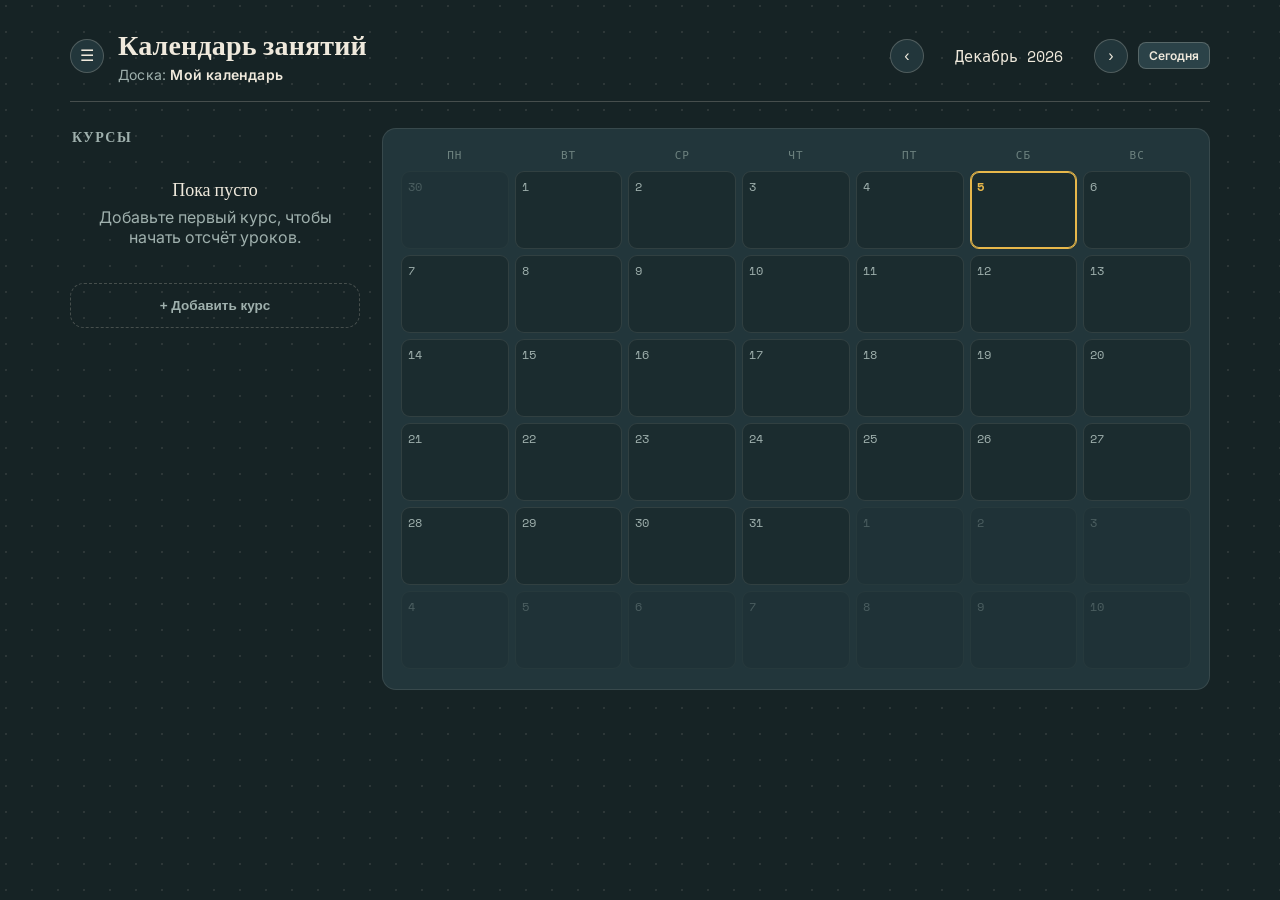
==== calendar-github.html @ 0fa5dd87 "Add files via upload" ====
<!DOCTYPE html>
<html lang="ru">
<head>
<meta charset="UTF-8">
<meta name="viewport" content="width=device-width, initial-scale=1.0">
<title>Календарь занятий</title>
<link rel="preconnect" href="https://fonts.googleapis.com">
<link href="https://fonts.googleapis.com/css2?family=Fraunces:opsz,wght@9..144,400;9..144,600;9..144,700&family=Inter:wght@400;500;600;700&family=Space+Mono:wght@400;700&display=swap" rel="stylesheet">
<style>
  :root{
    --bg: #162325;
    --bg-soft: #1b2c2f;
    --surface: #22363b;
    --surface-2: #2b4248;
    --ink: #efe9dc;
    --ink-dim: #9fb0ad;
    --ink-faint: #6d827f;
    --line: rgba(239,233,220,0.10);
    --line-strong: rgba(239,233,220,0.22);
    --amber:#e8b84b; --rose:#e08a92; --sky:#7ca8d9; --sage:#7fc29a;
    --lilac:#c793d9; --clay:#e0925c; --aqua:#6fc8c0; --olive:#b7c77a;
    --danger:#e08a92;
    --radius: 14px;
  }
  *{box-sizing:border-box;}
  html,body{margin:0;padding:0;}
  body{
    background: var(--bg);
    background-image: radial-gradient(circle at 6px 6px, var(--line) 1px, transparent 1px);
    background-size: 26px 26px;
    color: var(--ink);
    font-family: 'Inter', sans-serif;
    min-height:100vh;
    -webkit-font-smoothing:antialiased;
  }
  .mono{font-family:'Space Mono', monospace;}
  .display{font-family:'Fraunces', serif;}
  #app{max-width:1180px;margin:0 auto;padding:28px 20px 60px;}

  header.top{
    display:flex; align-items:center; justify-content:space-between;
    gap:16px; flex-wrap:wrap; margin-bottom:26px;
    border-bottom:1px solid var(--line-strong); padding-bottom:18px;
  }
  .top-left{display:flex; align-items:center; gap:14px;}
  header.top h1{font-family:'Fraunces', serif; font-weight:700; font-size:28px; margin:0; letter-spacing:0.2px;}
  header.top h1 span{color: var(--ink-dim); font-weight:400; font-size:14px; display:block; font-family:'Inter',sans-serif; margin-top:4px;}
  header.top h1 span b{color:var(--ink); font-weight:600;}
  .month-nav{display:flex; align-items:center; gap:10px;}
  .month-nav .label{font-family:'Space Mono',monospace; font-size:15px; min-width:150px; text-align:center;}
  .icon-btn{
    background:var(--surface); border:1px solid var(--line-strong); color:var(--ink);
    width:34px; height:34px; border-radius:50%; cursor:pointer; font-size:16px;
    display:flex; align-items:center; justify-content:center; transition:background .15s; flex:none;
  }
  .icon-btn:hover{background:var(--surface-2);}
  .icon-btn.tiny{width:24px; height:24px; font-size:11px;}
  .btn{
    background:var(--surface-2); border:1px solid var(--line-strong); color:var(--ink);
    padding:8px 14px; border-radius:8px; cursor:pointer; font-family:'Inter',sans-serif;
    font-size:13.5px; font-weight:600; transition:background .15s, transform .1s;
  }
  .btn:hover{background:#33494f;}
  .btn:active{transform:scale(0.97);}
  .btn.primary{background:var(--amber); color:#1c1204; border-color:var(--amber);}
  .btn.primary:hover{background:#f2c766;}
  .btn.danger{background:transparent; color:var(--danger); border-color:rgba(224,138,146,0.4);}
  .btn.danger:hover{background:rgba(224,138,146,0.12);}
  .btn.small{padding:5px 10px; font-size:12px;}
  .btn:disabled{opacity:0.4; cursor:not-allowed;}

  .layout{display:grid; grid-template-columns:290px 1fr; gap:22px; align-items:start;}
  @media (max-width:820px){ .layout{grid-template-columns:1fr;} }

  .sidebar h2{font-family:'Fraunces',serif; font-size:14px; text-transform:uppercase; letter-spacing:1.5px; color:var(--ink-dim); margin:0 0 12px 2px; font-weight:600;}
  .cards{display:flex; flex-direction:column; gap:14px; margin-bottom:16px;}
  .punch-card{position:relative; background:var(--surface); border:1px solid var(--line); border-radius:var(--radius); padding:16px 16px 14px; box-shadow:0 8px 20px -12px rgba(0,0,0,0.5);}
  .punch-card .notch{position:absolute; top:52px; width:16px; height:16px; border-radius:50%; background:var(--bg); box-shadow: 0 0 0 1px var(--line);}
  .punch-card .notch.left{left:-9px;}
  .punch-card .notch.right{right:-9px;}
  .punch-card .perf{position:absolute; left:8px; right:8px; top:59px; border-top:1.5px dashed var(--line-strong);}
  .pc-head{display:flex; align-items:center; justify-content:space-between; gap:8px; padding-bottom:16px;}
  .pc-name{display:flex; align-items:center; gap:8px; font-weight:600; font-size:14.5px; min-width:0;}
  .pc-name .dot{width:10px; height:10px; border-radius:50%; flex:none;}
  .pc-name .txt{overflow:hidden; text-overflow:ellipsis; white-space:nowrap;}
  .pc-days{font-size:11px; color:var(--ink-faint); margin-top:14px;}
  .pc-body{padding-top:16px;}
  .dots{display:flex; flex-wrap:wrap; gap:5px; margin-bottom:10px;}
  .dots i{width:11px; height:11px; border-radius:50%; display:inline-block; border:1.5px solid var(--dotcolor); background:transparent;}
  .dots i.filled{background:var(--dotcolor);}
  .pc-stats{font-family:'Space Mono',monospace; font-size:12.5px; color:var(--ink-dim); line-height:1.7;}
  .pc-stats b{color:var(--ink); font-weight:700;}
  .pc-stats .warn{color:var(--rose);}
  .pc-total-edit{display:inline-flex; align-items:center; gap:6px;}
  .pc-total-edit input{width:48px; background:var(--surface-2); border:1px solid var(--line-strong); color:var(--ink); border-radius:6px; padding:3px 6px; font-family:'Space Mono',monospace; font-size:12.5px;}

  .add-card{width:100%; padding:14px; border-radius:var(--radius); border:1.5px dashed var(--line-strong); background:transparent; color:var(--ink-dim); cursor:pointer; font-size:13.5px; font-weight:600; display:flex; align-items:center; justify-content:center; gap:8px;}
  .add-card:hover{border-color:var(--amber); color:var(--amber); background:rgba(232,184,75,0.06);}

  .cal-wrap{background:var(--surface); border:1px solid var(--line); border-radius:var(--radius); padding:18px 18px 20px;}
  .cal-dow{display:grid; grid-template-columns:repeat(7,1fr); gap:6px; margin-bottom:8px;}
  .cal-dow div{text-align:center; font-size:11px; color:var(--ink-faint); text-transform:uppercase; letter-spacing:1px; font-family:'Space Mono',monospace;}
  .cal-grid{display:grid; grid-template-columns:repeat(7,1fr); gap:6px;}
  .cal-cell{min-height:78px; background:var(--bg-soft); border:1px solid var(--line); border-radius:9px; padding:6px 6px 7px; cursor:pointer; transition:border-color .15s, background .15s; position:relative;}
  .cal-cell:hover{border-color:var(--line-strong);}
  .cal-cell.outside{opacity:0.32;}
  .cal-cell.today{border-color:var(--amber); box-shadow:0 0 0 1px var(--amber) inset;}
  .cal-cell .num{font-family:'Space Mono',monospace; font-size:12px; color:var(--ink-dim);}
  .cal-cell.today .num{color:var(--amber); font-weight:700;}
  .cal-markers{display:flex; flex-wrap:wrap; gap:3px; margin-top:6px;}
  .marker{width:8px; height:8px; border-radius:50%; background:var(--mc); flex:none;}
  .marker.outline{background:transparent; border:1.4px solid var(--mc);}
  .marker.cancelled{background:transparent; border:1.4px solid var(--ink-faint); position:relative;}
  .marker.cancelled::after{content:'';position:absolute; left:-2px; right:-2px; top:50%; height:1.4px; background:var(--ink-faint); transform:rotate(-45deg);}
  .marker.moved{box-shadow:0 0 0 1.5px var(--bg-soft), 0 0 0 3px var(--mc);}

  .empty{padding:40px 10px; text-align:center; color:var(--ink-dim);}
  .empty .display{font-size:18px; color:var(--ink); margin-bottom:6px;}

  .overlay{position:fixed; inset:0; background:rgba(10,16,17,0.72); backdrop-filter:blur(2px); display:flex; align-items:center; justify-content:center; padding:20px; z-index:50;}
  .modal{background:var(--surface); border:1px solid var(--line-strong); border-radius:16px; width:100%; max-width:420px; padding:22px; max-height:86vh; overflow-y:auto; position:relative;}
  .modal.narrow{max-width:380px;}
  .modal h3{font-family:'Fraunces',serif; font-size:19px; margin:0 0 4px;}
  .modal .sub{font-size:12.5px; color:var(--ink-dim); margin-bottom:16px; font-family:'Space Mono',monospace; line-height:1.6;}
  .field{margin-bottom:14px;}
  .field label{display:block; font-size:12px; color:var(--ink-dim); margin-bottom:6px; font-weight:600; letter-spacing:.3px;}
  .field input[type=text], .field input[type=number], .field input[type=date]{
    width:100%; background:var(--surface-2); border:1px solid var(--line-strong); color:var(--ink);
    border-radius:8px; padding:9px 10px; font-family:'Inter',sans-serif; font-size:14px;
  }
  .field textarea{
    width:100%; min-height:70px; background:var(--surface-2); border:1px solid var(--line-strong); color:var(--ink);
    border-radius:8px; padding:9px 10px; font-family:'Space Mono',monospace; font-size:11.5px; resize:vertical;
  }
  .field-row{display:flex; gap:6px;}
  .field-row input{flex:1;}
  .day-toggles{display:flex; gap:6px; flex-wrap:wrap;}
  .day-toggle{width:38px; height:34px; border-radius:8px; border:1px solid var(--line-strong); background:var(--surface-2); color:var(--ink-dim); cursor:pointer; font-family:'Space Mono',monospace; font-size:12px;}
  .day-toggle.active{background:var(--amber); border-color:var(--amber); color:#1c1204; font-weight:700;}
  .color-picker{display:flex; gap:8px; flex-wrap:wrap;}
  .swatch{width:26px; height:26px; border-radius:50%; cursor:pointer; border:2px solid transparent;}
  .swatch.active{border-color:var(--ink);}
  .modal-actions{display:flex; justify-content:flex-end; gap:8px; margin-top:18px;}
  .modal .close-x{position:absolute; top:16px; right:18px; background:none; border:none; color:var(--ink-dim); font-size:18px; cursor:pointer;}

  .day-item{border:1px solid var(--line); border-radius:10px; padding:11px 12px; margin-bottom:9px;}
  .day-item-head{display:flex; align-items:center; gap:8px; margin-bottom:6px;}
  .day-item-head .dot{width:10px; height:10px; border-radius:50%;}
  .day-item-head .nm{font-weight:600; font-size:14px; flex:1;}
  .status{font-size:11.5px; font-family:'Space Mono',monospace; color:var(--ink-dim);}
  .status.ok{color:var(--sage);}
  .status.warn{color:var(--rose);}
  .day-item .row-actions{display:flex; gap:6px; margin-top:8px;}
  .resched-form{display:flex; gap:6px; margin-top:8px; align-items:center;}
  .resched-form input{background:var(--surface-2); border:1px solid var(--line-strong); color:var(--ink); border-radius:6px; padding:5px 7px; font-family:'Space Mono',monospace; font-size:12px;}

  .drawer-hr{border:none; border-top:1px solid var(--line-strong); margin:18px 0;}
  .board-list{display:flex; flex-direction:column; gap:3px; margin-bottom:6px;}
  .board-row{display:flex; align-items:center; justify-content:space-between; gap:8px; padding:8px 10px; border-radius:8px;}
  .board-row.active{background:var(--surface-2);}
  .board-row .board-name{background:none; border:none; color:var(--ink); font-size:14px; font-weight:600; cursor:pointer; text-align:left; padding:0; flex:1; font-family:'Inter',sans-serif; overflow:hidden; text-overflow:ellipsis; white-space:nowrap;}
  .board-row.active .board-name{color:var(--amber);}

  .import-banner{
    background:var(--surface); border:1px solid var(--amber); border-radius:12px;
    padding:14px 16px; margin-bottom:20px; display:flex; align-items:center; justify-content:space-between; gap:14px; flex-wrap:wrap;
  }
  .import-banner .txt{font-size:13.5px;}
  .import-banner .txt b{color:var(--amber);}
  .import-actions{display:flex; gap:8px;}

  .toast{position:fixed; bottom:20px; left:50%; transform:translateX(-50%); background:var(--surface-2); border:1px solid var(--line-strong); color:var(--ink); padding:10px 18px; border-radius:10px; font-size:13px; z-index:80; box-shadow:0 10px 24px -10px rgba(0,0,0,0.6); max-width:90vw; text-align:center;}
  .storage-warn{font-size:12px; color:var(--rose); margin-bottom:14px; font-family:'Space Mono',monospace;}
  ::-webkit-scrollbar{width:8px;}
  ::-webkit-scrollbar-thumb{background:var(--surface-2); border-radius:8px;}
</style>
</head>
<body>
<div id="app"></div>

<script>
(function(){
  "use strict";

  var COLORS = {
    amber:'#e8b84b', rose:'#e08a92', sky:'#7ca8d9', sage:'#7fc29a',
    lilac:'#c793d9', clay:'#e0925c', aqua:'#6fc8c0', olive:'#b7c77a'
  };
  var COLOR_KEYS = Object.keys(COLORS);
  var DOW_LABELS = ['Пн','Вт','Ср','Чт','Пт','Сб','Вс'];
  var DOW_VALUES = [1,2,3,4,5,6,0];
  var STORAGE_KEY = 'lessoncal_boards_v1';

  var state = {
    boards: [],
    activeBoardId: null,
    viewDate: startOfMonth(todayD()),
    selectedDate: null,
    modal: null,
    menuOpen: false,
    storageOk: true,
    pendingImport: null,
    toast: null
  };

  // ---------- date helpers ----------
  function pad(n){ return String(n).padStart(2,'0'); }
  function fmt(d){ return d.getFullYear()+'-'+pad(d.getMonth()+1)+'-'+pad(d.getDate()); }
  function parseD(s){ var p=s.split('-').map(Number); return new Date(p[0], p[1]-1, p[2]); }
  function todayD(){ var n=new Date(); return new Date(n.getFullYear(), n.getMonth(), n.getDate()); }
  function addDays(d,n){ var r=new Date(d); r.setDate(r.getDate()+n); return r; }
  function startOfMonth(d){ return new Date(d.getFullYear(), d.getMonth(), 1); }
  function fmtHuman(ds){
    var d = parseD(ds);
    var months = ['января','февраля','марта','апреля','мая','июня','июля','августа','сентября','октября','ноября','декабря'];
    return d.getDate()+' '+months[d.getMonth()]+' '+d.getFullYear();
  }
  var MONTH_NAMES = ['Январь','Февраль','Март','Апрель','Май','Июнь','Июль','Август','Сентябрь','Октябрь','Ноябрь','Декабрь'];

  function uid(){ return 'id'+Date.now().toString(36)+Math.random().toString(36).slice(2,7); }
  function newBoard(name){ return {id: uid(), name: name, subjects: []}; }
  function activeBoard(){
    var b = state.boards.find(function(x){ return x.id===state.activeBoardId; });
    return b || state.boards[0];
  }

  // ---------- scheduling logic ----------
  function occurrencesInRange(subj, rangeStart, rangeEnd){
    var start = parseD(subj.startDate);
    var from = start > rangeStart ? start : rangeStart;
    var cancelled = new Set(subj.cancelled||[]);
    var reschedFrom = new Set(Object.keys(subj.rescheduled||{}));
    var set = new Set();
    if(from <= rangeEnd){
      var guard = 0;
      for(var d=new Date(from); d<=rangeEnd && guard<4000; d=addDays(d,1), guard++){
        var ds = fmt(d);
        if(subj.days.indexOf(d.getDay())!==-1 && !reschedFrom.has(ds) && !cancelled.has(ds)){
          set.add(ds);
        }
      }
    }
    Object.keys(subj.rescheduled||{}).forEach(function(fromKey){
      var to_ = subj.rescheduled[fromKey];
      var td = parseD(to_);
      if(td>=rangeStart && td<=rangeEnd && !cancelled.has(to_)) set.add(to_);
    });
    return Array.from(set).sort();
  }
  function usedCount(subj){
    var t = todayD();
    return occurrencesInRange(subj, parseD(subj.startDate), t).length;
  }
  function remaining(subj){ return subj.total - usedCount(subj); }
  function forecast(subj){
    var rem = remaining(subj);
    if(rem<=0) return {done:true};
    var t = todayD();
    var future = occurrencesInRange(subj, addDays(t,1), addDays(t, 365*3));
    if(future.length < rem) return {unknown:true, upcoming:future};
    return {date: future[rem-1], upcoming: future.slice(0,8)};
  }
  function dayInfo(subj, ds){
    var d = parseD(ds);
    var isPattern = subj.days.indexOf(d.getDay())!==-1 && ds >= subj.startDate;
    var cancelled = (subj.cancelled||[]).indexOf(ds)!==-1;
    var reschedMap = subj.rescheduled||{};
    var isReschedFrom = Object.prototype.hasOwnProperty.call(reschedMap, ds);
    var movedToKey = null;
    Object.keys(reschedMap).forEach(function(k){ if(reschedMap[k]===ds) movedToKey = k; });
    var past = ds <= fmt(todayD());
    if(movedToKey !== null && !cancelled){
      return {kind: past ? 'moved-done' : 'moved-upcoming', movedFrom: movedToKey};
    }
    if(isPattern && cancelled){ return {kind:'cancelled'}; }
    if(isPattern && isReschedFrom){ return {kind:'moved-away', movedTo: reschedMap[ds]}; }
    if(isPattern){ return {kind: past ? 'done' : 'upcoming'}; }
    return null;
  }

  // ---------- storage (real browser localStorage — persists on any real host, incl. GitHub Pages) ----------
  function loadData(){
    var raw = null;
    try{ raw = localStorage.getItem(STORAGE_KEY); }
    catch(e){ state.storageOk = false; }
    if(raw){
      try{
        var data = JSON.parse(raw);
        state.boards = data.boards || [];
        state.activeBoardId = data.activeBoardId;
      }catch(e){ state.boards = []; }
    }
    if(!state.boards || state.boards.length===0){
      var b = newBoard('Мой календарь');
      state.boards = [b]; state.activeBoardId = b.id;
    }
    if(!state.boards.find(function(b){ return b.id===state.activeBoardId; })){
      state.activeBoardId = state.boards[0].id;
    }
    checkHashImport();
    render();
  }
  function saveData(){
    try{
      localStorage.setItem(STORAGE_KEY, JSON.stringify({boards: state.boards, activeBoardId: state.activeBoardId}));
    }catch(e){ state.storageOk = false; }
    render();
  }

  // ---------- sharing: the "code" is the board's data itself, base64-encoded ----------
  // There's no server here, so a short lookup code isn't possible — the code/link
  // simply carries the data. Re-share after changes to hand out an updated code.
  function encodeBoard(board){
    try{ return btoa(encodeURIComponent(JSON.stringify({n: board.name, s: board.subjects}))); }
    catch(e){ return null; }
  }
  function decodeBoard(code){
    var json = decodeURIComponent(atob(code));
    var obj = JSON.parse(json);
    if(!obj || typeof obj.n!=='string' || !Array.isArray(obj.s)) throw new Error('bad payload');
    return {name: obj.n, subjects: obj.s};
  }
  function checkHashImport(){
    var h = window.location.hash;
    if(h && h.indexOf('#board=')===0){
      var raw = h.slice('#board='.length);
      try{
        var code = decodeURIComponent(raw);
        var decoded = decodeBoard(code);
        state.pendingImport = {code: code, name: decoded.name, subjects: decoded.subjects};
      }catch(e){ /* ignore malformed hash */ }
    }
  }
  function clearHash(){
    try{ history.replaceState(null, '', window.location.pathname + window.location.search); }
    catch(e){ window.location.hash=''; }
  }

  // ---------- board mutations ----------
  function createBoard(name){
    var b = newBoard(name && name.trim() ? name.trim() : 'Новая доска');
    state.boards.push(b);
    state.activeBoardId = b.id;
    state.menuOpen = false;
    saveData();
  }
  function switchBoard(id){
    state.activeBoardId = id;
    state.menuOpen = false;
    saveData();
  }
  function deleteBoard(id){
    if(state.boards.length<=1){ showToast('Нельзя удалить последнюю доску'); return; }
    state.boards = state.boards.filter(function(b){ return b.id!==id; });
    if(state.activeBoardId===id){ state.activeBoardId = state.boards[0].id; }
    saveData();
  }
  function acceptImport(){
    if(!state.pendingImport) return;
    var b = newBoard(state.pendingImport.name);
    b.subjects = state.pendingImport.subjects;
    state.boards.push(b);
    state.activeBoardId = b.id;
    state.pendingImport = null;
    clearHash();
    showToast('Доска добавлена');
    saveData();
  }
  function dismissImport(){
    state.pendingImport = null;
    clearHash();
    render();
  }

  // ---------- subject mutations (operate on the active board) ----------
  function addSubject(data){
    var b = activeBoard();
    b.subjects.push({
      id: uid(), name: data.name, color: data.color, days: data.days,
      startDate: data.startDate, total: data.total,
      cancelled: [], rescheduled: {}
    });
    saveData();
  }
  function deleteSubject(id){
    var b = activeBoard();
    b.subjects = b.subjects.filter(function(s){ return s.id!==id; });
    saveData();
  }
  function updateTotal(id, total){
    var b = activeBoard();
    var s = b.subjects.find(function(x){ return x.id===id; });
    if(s){ s.total = Math.max(0, total); saveData(); }
  }
  function cancelOccurrence(subjId, ds){
    var b = activeBoard();
    var s = b.subjects.find(function(x){ return x.id===subjId; });
    if(!s) return;
    var info = dayInfo(s, ds);
    if(!info) return;
    if(info.kind==='moved-done' || info.kind==='moved-upcoming'){
      var origin = info.movedFrom;
      delete s.rescheduled[origin];
      s.cancelled = (s.cancelled||[]).concat([origin]);
    } else {
      s.cancelled = (s.cancelled||[]).concat([ds]);
    }
    saveData();
  }
  function restoreOccurrence(subjId, ds){
    var b = activeBoard();
    var s = b.subjects.find(function(x){ return x.id===subjId; });
    if(!s) return;
    s.cancelled = (s.cancelled||[]).filter(function(x){ return x!==ds; });
    saveData();
  }
  function rescheduleOccurrence(subjId, fromDs, toDs){
    var b = activeBoard();
    var s = b.subjects.find(function(x){ return x.id===subjId; });
    if(!s || !toDs) return;
    s.rescheduled = s.rescheduled || {};
    s.rescheduled[fromDs] = toDs;
    saveData();
  }

  // ---------- render ----------
  var app = document.getElementById('app');

  function render(){
    var html = '';
    html += renderHeader();
    if(state.pendingImport) html += renderImportBanner();
    html += '<div class="layout">';
    html += renderSidebar();
    html += renderCalendar();
    html += '</div>';
    if(state.modal==='add') html += renderAddModal();
    if(state.modal==='day') html += renderDayModal();
    if(state.menuOpen) html += renderMenuDrawer();
    if(state.toast) html += '<div class="toast">'+escapeHtml(state.toast)+'</div>';
    app.innerHTML = html;
    attachHandlers();
    if(state.toast){ setTimeout(function(){ state.toast=null; render(); }, 2400); }
  }

  function escapeHtml(s){
    return String(s).replace(/[&<>"']/g, function(c){
      return {'&':'&amp;','<':'&lt;','>':'&gt;','"':'&quot;',"'":'&#39;'}[c];
    });
  }

  function renderImportBanner(){
    return ''+
    '<div class="import-banner">'+
      '<div class="txt">Ссылка содержит доску «<b>'+escapeHtml(state.pendingImport.name)+'</b>». Добавить её к своим?</div>'+
      '<div class="import-actions">'+
        '<button class="btn primary small" data-act="accept-import">Добавить</button>'+
        '<button class="btn small" data-act="dismiss-import">Скрыть</button>'+
      '</div>'+
    '</div>';
  }

  function renderHeader(){
    var vd = state.viewDate;
    var ab = activeBoard();
    var storageWarn = state.storageOk ? '' :
      '<div class="storage-warn">Локальное хранилище браузера недоступно (например, приватный режим) — изменения не сохранятся.</div>';
    return ''+
      '<header class="top">'+
        '<div class="top-left">'+
          '<button class="icon-btn" data-act="open-menu" title="Доски">☰</button>'+
          '<div><h1 class="display">Календарь занятий<span>Доска: <b>'+escapeHtml(ab.name)+'</b></span></h1></div>'+
        '</div>'+
        '<div class="month-nav">'+
          '<button class="icon-btn" data-act="prev-month">‹</button>'+
          '<div class="label mono">'+MONTH_NAMES[vd.getMonth()]+' '+vd.getFullYear()+'</div>'+
          '<button class="icon-btn" data-act="next-month">›</button>'+
          '<button class="btn small" data-act="today">Сегодня</button>'+
        '</div>'+
      '</header>'+
      storageWarn;
  }

  function renderSidebar(){
    var ab = activeBoard();
    var html = '<div class="sidebar"><h2>Курсы</h2><div class="cards">';
    if(ab.subjects.length===0){
      html += '<div class="empty" style="padding:20px 6px;"><div class="display">Пока пусто</div>Добавьте первый курс, чтобы начать отсчёт уроков.</div>';
    }
    ab.subjects.forEach(function(s){
      var used = usedCount(s);
      var rem = remaining(s);
      var fc = forecast(s);
      var color = COLORS[s.color] || COLORS.amber;
      var maxDots = 60;
      var dotsHtml = '';
      var dotCount = Math.min(s.total, maxDots);
      for(var i=0;i<dotCount;i++){
        dotsHtml += '<i class="'+(i<used?'filled':'')+'" style="--dotcolor:'+color+'"></i>';
      }
      var overflowNote = s.total>maxDots ? ' <span class="mono" style="font-size:10px;">+'+(s.total-maxDots)+'</span>' : '';
      var daysStr = s.days.slice().sort(function(a,b){ return DOW_VALUES.indexOf(a)-DOW_VALUES.indexOf(b); })
        .map(function(v){ return DOW_LABELS[DOW_VALUES.indexOf(v)]; }).join(', ');
      var statLine;
      if(rem<0){
        statLine = '<span class="warn">Превышение на '+Math.abs(rem)+' — увеличьте количество уроков</span>';
      } else if(rem===0){
        statLine = '<span class="warn">Уроки закончились</span>';
      } else if(fc.date){
        statLine = 'Хватит до <b>'+fmtHuman(fc.date)+'</b>';
      } else if(fc.unknown){
        statLine = '<span style="color:var(--ink-faint)">хватит более чем на 3 года вперёд</span>';
      } else {
        statLine = '';
      }
      html += ''+
        '<div class="punch-card" data-subj="'+s.id+'">'+
          '<div class="notch left"></div><div class="notch right"></div><div class="perf"></div>'+
          '<div class="pc-head">'+
            '<div class="pc-name"><span class="dot" style="background:'+color+'"></span><span class="txt">'+escapeHtml(s.name)+'</span></div>'+
            '<button class="icon-btn" data-act="delete-subject" data-id="'+s.id+'" title="Удалить" style="width:26px;height:26px;font-size:13px;">✕</button>'+
          '</div>'+
          '<div class="pc-days mono">'+daysStr+' · с '+fmtHuman(s.startDate)+'</div>'+
          '<div class="pc-body">'+
            '<div class="dots">'+dotsHtml+overflowNote+'</div>'+
            '<div class="pc-stats">'+
              'Осталось <b>'+rem+'</b> из '+
              '<span class="pc-total-edit"><input type="number" min="0" class="mono" data-act="edit-total" data-id="'+s.id+'" value="'+s.total+'"></span>'+
              '<br>'+statLine+
            '</div>'+
          '</div>'+
        '</div>';
    });
    html += '</div>';
    html += '<button class="add-card" data-act="open-add">+ Добавить курс</button>';
    html += '</div>';
    return html;
  }

  function renderCalendar(){
    var vd = state.viewDate;
    var ab = activeBoard();
    var y = vd.getFullYear(), m = vd.getMonth();
    var firstOfMonth = new Date(y,m,1);
    var jsDow = firstOfMonth.getDay();
    var mondayOffset = (jsDow===0) ? 6 : jsDow-1;
    var gridStart = addDays(firstOfMonth, -mondayOffset);
    var todayStr = fmt(todayD());

    var dowRow = '<div class="cal-dow">'+DOW_LABELS.map(function(l){ return '<div>'+l+'</div>'; }).join('')+'</div>';
    var cells = '';
    for(var i=0;i<42;i++){
      var d = addDays(gridStart, i);
      var ds = fmt(d);
      var outside = d.getMonth()!==m;
      var isToday = ds===todayStr;
      var markers = '';
      ab.subjects.forEach(function(s){
        var info = dayInfo(s, ds);
        if(!info) return;
        var color = COLORS[s.color] || COLORS.amber;
        var cls = 'marker';
        if(info.kind==='cancelled'){ cls += ' cancelled'; }
        else if(info.kind==='upcoming'){ cls += ' outline'; }
        else if(info.kind==='moved-upcoming'){ cls += ' outline moved'; }
        else if(info.kind==='moved-done'){ cls += ' moved'; }
        markers += '<span class="'+cls+'" style="--mc:'+color+'"></span>';
      });
      cells += ''+
        '<div class="cal-cell'+(outside?' outside':'')+(isToday?' today':'')+'" data-act="open-day" data-date="'+ds+'">'+
          '<div class="num">'+d.getDate()+'</div>'+
          '<div class="cal-markers">'+markers+'</div>'+
        '</div>';
    }
    return '<div class="cal-wrap">'+dowRow+'<div class="cal-grid">'+cells+'</div></div>';
  }

  function renderAddModal(){
    return ''+
    '<div class="overlay">'+
      '<div class="modal" data-stop="1">'+
        '<button class="close-x" data-act="close-modal">✕</button>'+
        '<h3 class="display">Новый курс</h3>'+
        '<div class="sub">Добавьте занятие и укажите, по каким дням оно проходит</div>'+
        '<form id="add-form">'+
          '<div class="field"><label>Название</label><input type="text" name="name" placeholder="Например, английский" required></div>'+
          '<div class="field"><label>Цвет</label><div class="color-picker">'+
            COLOR_KEYS.map(function(k,idx){
              return '<div class="swatch'+(idx===0?' active':'')+'" data-color="'+k+'" style="background:'+COLORS[k]+'"></div>';
            }).join('')+
          '</div><input type="hidden" name="color" value="'+COLOR_KEYS[0]+'"></div>'+
          '<div class="field"><label>Дни недели</label><div class="day-toggles">'+
            DOW_VALUES.map(function(v,idx){
              return '<button type="button" class="day-toggle" data-day="'+v+'">'+DOW_LABELS[idx]+'</button>';
            }).join('')+
          '</div></div>'+
          '<div class="field"><label>Дата начала</label><input type="date" name="startDate" value="'+fmt(todayD())+'" required></div>'+
          '<div class="field"><label>Количество уроков</label><input type="number" name="total" min="1" value="8" required></div>'+
          '<div class="modal-actions">'+
            '<button type="button" class="btn" data-act="close-modal">Отмена</button>'+
            '<button type="submit" class="btn primary">Создать курс</button>'+
          '</div>'+
        '</form>'+
      '</div>'+
    '</div>';
  }

  function renderDayModal(){
    var ds = state.selectedDate;
    var ab = activeBoard();
    var items = '';
    var any = false;
    ab.subjects.forEach(function(s){
      var info = dayInfo(s, ds);
      if(!info) return;
      any = true;
      var color = COLORS[s.color] || COLORS.amber;
      var head = '<div class="day-item-head"><span class="dot" style="background:'+color+'"></span><span class="nm">'+escapeHtml(s.name)+'</span></div>';
      var body = '';
      if(info.kind==='cancelled'){
        body = '<div class="status warn">Занятие отменено</div>'+
          '<div class="row-actions"><button class="btn small" data-act="restore" data-subj="'+s.id+'" data-date="'+ds+'">Восстановить</button></div>';
      } else if(info.kind==='moved-away'){
        body = '<div class="status">Перенесено на '+fmtHuman(info.movedTo)+'</div>';
      } else if(info.kind==='moved-done' || info.kind==='moved-upcoming'){
        body = '<div class="status ok">Перенесено сюда с '+fmtHuman(info.movedFrom)+'</div>'+
          '<div class="row-actions"><button class="btn small danger" data-act="cancel" data-subj="'+s.id+'" data-date="'+ds+'">Отменить</button></div>';
      } else {
        var label = info.kind==='done' ? 'Прошло / засчитано' : 'Запланировано';
        var cls = info.kind==='done' ? 'ok' : '';
        body = '<div class="status '+cls+'">'+label+'</div>'+
          '<div class="row-actions">'+
            '<button class="btn small danger" data-act="cancel" data-subj="'+s.id+'" data-date="'+ds+'">Отменить</button>'+
            '<button class="btn small" data-act="show-resched" data-subj="'+s.id+'" data-date="'+ds+'">Перенести</button>'+
          '</div>'+
          '<div class="resched-box" data-subj-box="'+s.id+'" data-date-box="'+ds+'" style="display:none;">'+
            '<div class="resched-form">'+
              '<input type="date" class="mono" value="'+ds+'">'+
              '<button class="btn small primary" data-act="confirm-resched" data-subj="'+s.id+'" data-date="'+ds+'">ОК</button>'+
            '</div>'+
          '</div>';
      }
      items += '<div class="day-item">'+head+body+'</div>';
    });
    if(!any){
      items = '<div class="empty" style="padding:20px 6px;">На этот день ничего не запланировано.</div>';
    }
    return ''+
    '<div class="overlay">'+
      '<div class="modal" data-stop="1">'+
        '<button class="close-x" data-act="close-modal">✕</button>'+
        '<h3 class="display">'+fmtHuman(ds)+'</h3>'+
        '<div class="sub">Занятия и действия на этот день</div>'+
        items+
      '</div>'+
    '</div>';
  }

  function renderMenuDrawer(){
    var boardsHtml = state.boards.map(function(b){
      var active = b.id===state.activeBoardId;
      return '<div class="board-row'+(active?' active':'')+'">'+
        '<button class="board-name" data-act="switch-board" data-id="'+b.id+'">'+escapeHtml(b.name)+'</button>'+
        (state.boards.length>1 ? '<button class="icon-btn tiny" data-act="delete-board" data-id="'+b.id+'" title="Удалить доску">✕</button>' : '')+
      '</div>';
    }).join('');

    var ab = activeBoard();
    var code = encodeBoard(ab) || '';
    var link = '';
    try{ link = window.location.origin + window.location.pathname + '#board=' + encodeURIComponent(code); }
    catch(e){ link = ''; }

    return ''+
    '<div class="overlay">'+
      '<div class="modal narrow" data-stop="1">'+
        '<button class="close-x" data-act="close-menu">✕</button>'+
        '<h3 class="display">Доски</h3>'+
        '<div class="sub">Переключайтесь между календарями или создайте новый</div>'+
        '<div class="board-list">'+boardsHtml+'</div>'+
        '<div class="field" style="margin-top:14px;">'+
          '<label>Новая доска</label>'+
          '<div class="field-row"><input type="text" id="new-board-name" placeholder="Название доски"><button class="btn primary" data-act="create-board">+</button></div>'+
        '</div>'+
        '<div class="drawer-hr"></div>'+
        '<div class="field">'+
          '<label>Поделиться этой доской</label>'+
          '<textarea class="mono" readonly onclick="this.select()">'+code+'</textarea>'+
          '<div class="field-row" style="margin-top:6px;">'+
            '<button class="btn small" data-act="copy-code" data-code="'+escapeHtml(code)+'">Копировать код</button>'+
            '<button class="btn small" data-act="copy-link" data-link="'+escapeHtml(link)+'">Копировать ссылку</button>'+
          '</div>'+
          '<div class="sub" style="margin:8px 0 0;">Это не живая ссылка, а снимок текущих данных доски. Передайте код или ссылку — открывший её человек сможет добавить себе копию. После изменений откройте это меню снова, чтобы получить обновлённый код.</div>'+
        '</div>'+
        '<div class="drawer-hr"></div>'+
        '<div class="field">'+
          '<label>Вставить код</label>'+
          '<textarea id="import-code" class="mono" placeholder="Вставьте код сюда"></textarea>'+
          '<button class="btn block" style="margin-top:6px;" data-act="import-board">Загрузить</button>'+
        '</div>'+
      '</div>'+
    '</div>';
  }

  // ---------- event handling ----------
  function attachHandlers(){
    app.querySelectorAll('[data-act]').forEach(function(el){
      el.addEventListener('click', function(ev){ handleAction(el, ev); });
    });
    app.querySelectorAll('[data-stop]').forEach(function(el){
      el.addEventListener('click', function(ev){ ev.stopPropagation(); });
    });
    app.querySelectorAll('.overlay').forEach(function(overlay){
      overlay.addEventListener('click', function(ev){
        if(ev.target===overlay){ state.modal=null; state.menuOpen=false; render(); }
      });
    });
    var addForm = document.getElementById('add-form');
    if(addForm){
      var selectedDays = [];
      var colorInput = addForm.querySelector('input[name=color]');
      addForm.querySelectorAll('.swatch').forEach(function(sw){
        sw.addEventListener('click', function(){
          addForm.querySelectorAll('.swatch').forEach(function(x){ x.classList.remove('active'); });
          sw.classList.add('active');
          colorInput.value = sw.dataset.color;
        });
      });
      addForm.querySelectorAll('.day-toggle').forEach(function(btn){
        btn.addEventListener('click', function(){
          var v = Number(btn.dataset.day);
          var idx = selectedDays.indexOf(v);
          if(idx===-1){ selectedDays.push(v); btn.classList.add('active'); }
          else { selectedDays.splice(idx,1); btn.classList.remove('active'); }
        });
      });
      addForm.addEventListener('submit', function(ev){
        ev.preventDefault();
        if(selectedDays.length===0){ showToast('Выберите хотя бы один день недели'); return; }
        var fd = new FormData(addForm);
        addSubject({
          name: (fd.get('name')||'').toString().trim() || 'Без названия',
          color: fd.get('color'),
          days: selectedDays.slice(),
          startDate: fd.get('startDate'),
          total: Math.max(1, parseInt(fd.get('total'),10) || 1)
        });
        state.modal = null;
      });
    }
  }

  function showToast(msg){ state.toast = msg; render(); }

  function copyText(text, okMsg){
    if(!text){ showToast('Нечего копировать'); return; }
    if(navigator.clipboard && navigator.clipboard.writeText){
      navigator.clipboard.writeText(text).then(function(){ showToast(okMsg); })
        .catch(function(){ showToast('Не удалось скопировать автоматически'); });
    } else {
      showToast('Скопируйте текст вручную из поля');
    }
  }

  function handleAction(el, ev){
    var act = el.dataset.act;
    switch(act){
      case 'prev-month':
        state.viewDate = new Date(state.viewDate.getFullYear(), state.viewDate.getMonth()-1, 1);
        render(); break;
      case 'next-month':
        state.viewDate = new Date(state.viewDate.getFullYear(), state.viewDate.getMonth()+1, 1);
        render(); break;
      case 'today':
        state.viewDate = startOfMonth(todayD());
        render(); break;
      case 'open-add':
        state.modal = 'add'; state.menuOpen = false; render(); break;
      case 'close-modal':
        state.modal = null; render(); break;
      case 'open-menu':
        state.menuOpen = true; state.modal = null; render(); break;
      case 'close-menu':
        state.menuOpen = false; render(); break;
      case 'open-day':
        state.selectedDate = el.dataset.date; state.modal = 'day'; state.menuOpen = false; render(); break;
      case 'delete-subject':
        ev.stopPropagation();
        deleteSubject(el.dataset.id);
        break;
      case 'cancel':
        cancelOccurrence(el.dataset.subj, el.dataset.date);
        break;
      case 'restore':
        restoreOccurrence(el.dataset.subj, el.dataset.date);
        break;
      case 'show-resched':
        var box = app.querySelector('.resched-box[data-subj-box="'+el.dataset.subj+'"][data-date-box="'+el.dataset.date+'"]');
        if(box) box.style.display = 'block';
        break;
      case 'confirm-resched':
        var box2 = el.closest('.resched-box');
        var inp = box2.querySelector('input[type=date]');
        if(inp && inp.value){
          rescheduleOccurrence(el.dataset.subj, el.dataset.date, inp.value);
        }
        break;
      case 'switch-board':
        switchBoard(el.dataset.id);
        break;
      case 'delete-board':
        ev.stopPropagation();
        deleteBoard(el.dataset.id);
        break;
      case 'create-board':
        var nameInput = document.getElementById('new-board-name');
        createBoard(nameInput ? nameInput.value : '');
        break;
      case 'copy-code':
        copyText(el.dataset.code, 'Код скопирован');
        break;
      case 'copy-link':
        copyText(el.dataset.link, 'Ссылка скопирована');
        break;
      case 'import-board':
        var codeInput = document.getElementById('import-code');
        var raw = codeInput ? codeInput.value.trim() : '';
        if(!raw){ showToast('Вставьте код'); break; }
        try{
          var decoded = decodeBoard(raw);
          var nb = newBoard(decoded.name);
          nb.subjects = decoded.subjects;
          state.boards.push(nb);
          state.activeBoardId = nb.id;
          state.menuOpen = false;
          showToast('Доска добавлена');
          saveData();
        }catch(e){
          showToast('Не удалось прочитать код');
        }
        break;
      case 'accept-import':
        acceptImport();
        break;
      case 'dismiss-import':
        dismissImport();
        break;
    }
  }

  app.addEventListener('change', function(ev){
    var t = ev.target;
    if(t && t.dataset && t.dataset.act==='edit-total'){
      var v = Math.max(0, parseInt(t.value,10) || 0);
      updateTotal(t.dataset.id, v);
    }
  });

  loadData();
})();
</script>
</body>
</html>
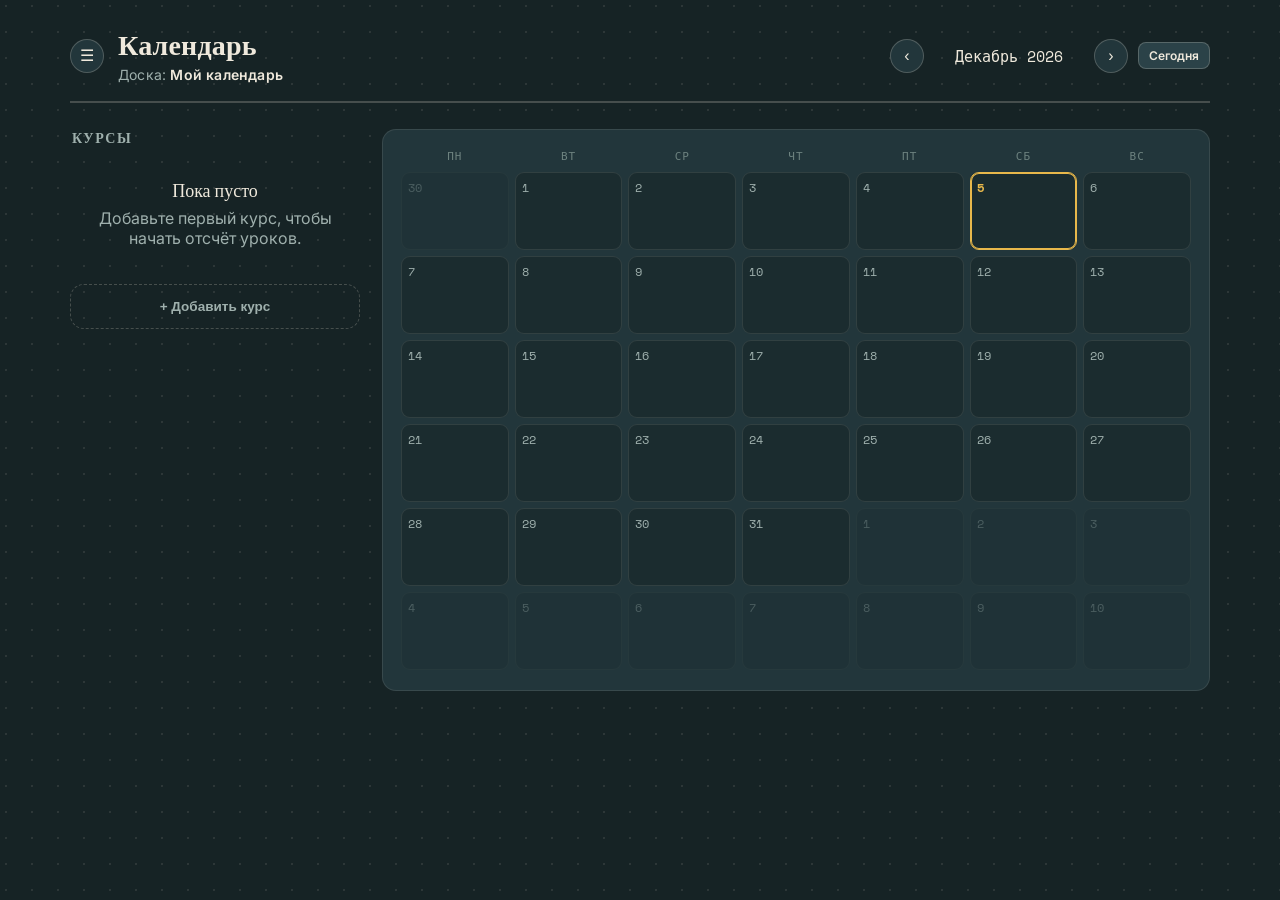
==== commit e26b381e: "Add files via upload" ====
--- a/calendar-github.html
+++ b/calendar-github.html
@@ -6,858 +6,13 @@
 <title>Календарь занятий</title>
 <link rel="preconnect" href="https://fonts.googleapis.com">
 <link href="https://fonts.googleapis.com/css2?family=Fraunces:opsz,wght@9..144,400;9..144,600;9..144,700&family=Inter:wght@400;500;600;700&family=Space+Mono:wght@400;700&display=swap" rel="stylesheet">
+<link rel="stylesheet" href="styles.css">
 <style>
-  :root{
-    --bg: #162325;
-    --bg-soft: #1b2c2f;
-    --surface: #22363b;
-    --surface-2: #2b4248;
-    --ink: #efe9dc;
-    --ink-dim: #9fb0ad;
-    --ink-faint: #6d827f;
-    --line: rgba(239,233,220,0.10);
-    --line-strong: rgba(239,233,220,0.22);
-    --amber:#e8b84b; --rose:#e08a92; --sky:#7ca8d9; --sage:#7fc29a;
-    --lilac:#c793d9; --clay:#e0925c; --aqua:#6fc8c0; --olive:#b7c77a;
-    --danger:#e08a92;
-    --radius: 14px;
-  }
-  *{box-sizing:border-box;}
-  html,body{margin:0;padding:0;}
-  body{
-    background: var(--bg);
-    background-image: radial-gradient(circle at 6px 6px, var(--line) 1px, transparent 1px);
-    background-size: 26px 26px;
-    color: var(--ink);
-    font-family: 'Inter', sans-serif;
-    min-height:100vh;
-    -webkit-font-smoothing:antialiased;
-  }
-  .mono{font-family:'Space Mono', monospace;}
-  .display{font-family:'Fraunces', serif;}
-  #app{max-width:1180px;margin:0 auto;padding:28px 20px 60px;}
-
-  header.top{
-    display:flex; align-items:center; justify-content:space-between;
-    gap:16px; flex-wrap:wrap; margin-bottom:26px;
-    border-bottom:1px solid var(--line-strong); padding-bottom:18px;
-  }
-  .top-left{display:flex; align-items:center; gap:14px;}
-  header.top h1{font-family:'Fraunces', serif; font-weight:700; font-size:28px; margin:0; letter-spacing:0.2px;}
-  header.top h1 span{color: var(--ink-dim); font-weight:400; font-size:14px; display:block; font-family:'Inter',sans-serif; margin-top:4px;}
-  header.top h1 span b{color:var(--ink); font-weight:600;}
-  .month-nav{display:flex; align-items:center; gap:10px;}
-  .month-nav .label{font-family:'Space Mono',monospace; font-size:15px; min-width:150px; text-align:center;}
-  .icon-btn{
-    background:var(--surface); border:1px solid var(--line-strong); color:var(--ink);
-    width:34px; height:34px; border-radius:50%; cursor:pointer; font-size:16px;
-    display:flex; align-items:center; justify-content:center; transition:background .15s; flex:none;
-  }
-  .icon-btn:hover{background:var(--surface-2);}
-  .icon-btn.tiny{width:24px; height:24px; font-size:11px;}
-  .btn{
-    background:var(--surface-2); border:1px solid var(--line-strong); color:var(--ink);
-    padding:8px 14px; border-radius:8px; cursor:pointer; font-family:'Inter',sans-serif;
-    font-size:13.5px; font-weight:600; transition:background .15s, transform .1s;
-  }
-  .btn:hover{background:#33494f;}
-  .btn:active{transform:scale(0.97);}
-  .btn.primary{background:var(--amber); color:#1c1204; border-color:var(--amber);}
-  .btn.primary:hover{background:#f2c766;}
-  .btn.danger{background:transparent; color:var(--danger); border-color:rgba(224,138,146,0.4);}
-  .btn.danger:hover{background:rgba(224,138,146,0.12);}
-  .btn.small{padding:5px 10px; font-size:12px;}
-  .btn:disabled{opacity:0.4; cursor:not-allowed;}
-
-  .layout{display:grid; grid-template-columns:290px 1fr; gap:22px; align-items:start;}
-  @media (max-width:820px){ .layout{grid-template-columns:1fr;} }
-
-  .sidebar h2{font-family:'Fraunces',serif; font-size:14px; text-transform:uppercase; letter-spacing:1.5px; color:var(--ink-dim); margin:0 0 12px 2px; font-weight:600;}
-  .cards{display:flex; flex-direction:column; gap:14px; margin-bottom:16px;}
-  .punch-card{position:relative; background:var(--surface); border:1px solid var(--line); border-radius:var(--radius); padding:16px 16px 14px; box-shadow:0 8px 20px -12px rgba(0,0,0,0.5);}
-  .punch-card .notch{position:absolute; top:52px; width:16px; height:16px; border-radius:50%; background:var(--bg); box-shadow: 0 0 0 1px var(--line);}
-  .punch-card .notch.left{left:-9px;}
-  .punch-card .notch.right{right:-9px;}
-  .punch-card .perf{position:absolute; left:8px; right:8px; top:59px; border-top:1.5px dashed var(--line-strong);}
-  .pc-head{display:flex; align-items:center; justify-content:space-between; gap:8px; padding-bottom:16px;}
-  .pc-name{display:flex; align-items:center; gap:8px; font-weight:600; font-size:14.5px; min-width:0;}
-  .pc-name .dot{width:10px; height:10px; border-radius:50%; flex:none;}
-  .pc-name .txt{overflow:hidden; text-overflow:ellipsis; white-space:nowrap;}
-  .pc-days{font-size:11px; color:var(--ink-faint); margin-top:14px;}
-  .pc-body{padding-top:16px;}
-  .dots{display:flex; flex-wrap:wrap; gap:5px; margin-bottom:10px;}
-  .dots i{width:11px; height:11px; border-radius:50%; display:inline-block; border:1.5px solid var(--dotcolor); background:transparent;}
-  .dots i.filled{background:var(--dotcolor);}
-  .pc-stats{font-family:'Space Mono',monospace; font-size:12.5px; color:var(--ink-dim); line-height:1.7;}
-  .pc-stats b{color:var(--ink); font-weight:700;}
-  .pc-stats .warn{color:var(--rose);}
-  .pc-total-edit{display:inline-flex; align-items:center; gap:6px;}
-  .pc-total-edit input{width:48px; background:var(--surface-2); border:1px solid var(--line-strong); color:var(--ink); border-radius:6px; padding:3px 6px; font-family:'Space Mono',monospace; font-size:12.5px;}
-
-  .add-card{width:100%; padding:14px; border-radius:var(--radius); border:1.5px dashed var(--line-strong); background:transparent; color:var(--ink-dim); cursor:pointer; font-size:13.5px; font-weight:600; display:flex; align-items:center; justify-content:center; gap:8px;}
-  .add-card:hover{border-color:var(--amber); color:var(--amber); background:rgba(232,184,75,0.06);}
-
-  .cal-wrap{background:var(--surface); border:1px solid var(--line); border-radius:var(--radius); padding:18px 18px 20px;}
-  .cal-dow{display:grid; grid-template-columns:repeat(7,1fr); gap:6px; margin-bottom:8px;}
-  .cal-dow div{text-align:center; font-size:11px; color:var(--ink-faint); text-transform:uppercase; letter-spacing:1px; font-family:'Space Mono',monospace;}
-  .cal-grid{display:grid; grid-template-columns:repeat(7,1fr); gap:6px;}
-  .cal-cell{min-height:78px; background:var(--bg-soft); border:1px solid var(--line); border-radius:9px; padding:6px 6px 7px; cursor:pointer; transition:border-color .15s, background .15s; position:relative;}
-  .cal-cell:hover{border-color:var(--line-strong);}
-  .cal-cell.outside{opacity:0.32;}
-  .cal-cell.today{border-color:var(--amber); box-shadow:0 0 0 1px var(--amber) inset;}
-  .cal-cell .num{font-family:'Space Mono',monospace; font-size:12px; color:var(--ink-dim);}
-  .cal-cell.today .num{color:var(--amber); font-weight:700;}
-  .cal-markers{display:flex; flex-wrap:wrap; gap:3px; margin-top:6px;}
-  .marker{width:8px; height:8px; border-radius:50%; background:var(--mc); flex:none;}
-  .marker.outline{background:transparent; border:1.4px solid var(--mc);}
-  .marker.cancelled{background:transparent; border:1.4px solid var(--ink-faint); position:relative;}
-  .marker.cancelled::after{content:'';position:absolute; left:-2px; right:-2px; top:50%; height:1.4px; background:var(--ink-faint); transform:rotate(-45deg);}
-  .marker.moved{box-shadow:0 0 0 1.5px var(--bg-soft), 0 0 0 3px var(--mc);}
-
-  .empty{padding:40px 10px; text-align:center; color:var(--ink-dim);}
-  .empty .display{font-size:18px; color:var(--ink); margin-bottom:6px;}
-
-  .overlay{position:fixed; inset:0; background:rgba(10,16,17,0.72); backdrop-filter:blur(2px); display:flex; align-items:center; justify-content:center; padding:20px; z-index:50;}
-  .modal{background:var(--surface); border:1px solid var(--line-strong); border-radius:16px; width:100%; max-width:420px; padding:22px; max-height:86vh; overflow-y:auto; position:relative;}
-  .modal.narrow{max-width:380px;}
-  .modal h3{font-family:'Fraunces',serif; font-size:19px; margin:0 0 4px;}
-  .modal .sub{font-size:12.5px; color:var(--ink-dim); margin-bottom:16px; font-family:'Space Mono',monospace; line-height:1.6;}
-  .field{margin-bottom:14px;}
-  .field label{display:block; font-size:12px; color:var(--ink-dim); margin-bottom:6px; font-weight:600; letter-spacing:.3px;}
-  .field input[type=text], .field input[type=number], .field input[type=date]{
-    width:100%; background:var(--surface-2); border:1px solid var(--line-strong); color:var(--ink);
-    border-radius:8px; padding:9px 10px; font-family:'Inter',sans-serif; font-size:14px;
-  }
-  .field textarea{
-    width:100%; min-height:70px; background:var(--surface-2); border:1px solid var(--line-strong); color:var(--ink);
-    border-radius:8px; padding:9px 10px; font-family:'Space Mono',monospace; font-size:11.5px; resize:vertical;
-  }
-  .field-row{display:flex; gap:6px;}
-  .field-row input{flex:1;}
-  .day-toggles{display:flex; gap:6px; flex-wrap:wrap;}
-  .day-toggle{width:38px; height:34px; border-radius:8px; border:1px solid var(--line-strong); background:var(--surface-2); color:var(--ink-dim); cursor:pointer; font-family:'Space Mono',monospace; font-size:12px;}
-  .day-toggle.active{background:var(--amber); border-color:var(--amber); color:#1c1204; font-weight:700;}
-  .color-picker{display:flex; gap:8px; flex-wrap:wrap;}
-  .swatch{width:26px; height:26px; border-radius:50%; cursor:pointer; border:2px solid transparent;}
-  .swatch.active{border-color:var(--ink);}
-  .modal-actions{display:flex; justify-content:flex-end; gap:8px; margin-top:18px;}
-  .modal .close-x{position:absolute; top:16px; right:18px; background:none; border:none; color:var(--ink-dim); font-size:18px; cursor:pointer;}
-
-  .day-item{border:1px solid var(--line); border-radius:10px; padding:11px 12px; margin-bottom:9px;}
-  .day-item-head{display:flex; align-items:center; gap:8px; margin-bottom:6px;}
-  .day-item-head .dot{width:10px; height:10px; border-radius:50%;}
-  .day-item-head .nm{font-weight:600; font-size:14px; flex:1;}
-  .status{font-size:11.5px; font-family:'Space Mono',monospace; color:var(--ink-dim);}
-  .status.ok{color:var(--sage);}
-  .status.warn{color:var(--rose);}
-  .day-item .row-actions{display:flex; gap:6px; margin-top:8px;}
-  .resched-form{display:flex; gap:6px; margin-top:8px; align-items:center;}
-  .resched-form input{background:var(--surface-2); border:1px solid var(--line-strong); color:var(--ink); border-radius:6px; padding:5px 7px; font-family:'Space Mono',monospace; font-size:12px;}
-
-  .drawer-hr{border:none; border-top:1px solid var(--line-strong); margin:18px 0;}
-  .board-list{display:flex; flex-direction:column; gap:3px; margin-bottom:6px;}
-  .board-row{display:flex; align-items:center; justify-content:space-between; gap:8px; padding:8px 10px; border-radius:8px;}
-  .board-row.active{background:var(--surface-2);}
-  .board-row .board-name{background:none; border:none; color:var(--ink); font-size:14px; font-weight:600; cursor:pointer; text-align:left; padding:0; flex:1; font-family:'Inter',sans-serif; overflow:hidden; text-overflow:ellipsis; white-space:nowrap;}
-  .board-row.active .board-name{color:var(--amber);}
-
-  .import-banner{
-    background:var(--surface); border:1px solid var(--amber); border-radius:12px;
-    padding:14px 16px; margin-bottom:20px; display:flex; align-items:center; justify-content:space-between; gap:14px; flex-wrap:wrap;
-  }
-  .import-banner .txt{font-size:13.5px;}
-  .import-banner .txt b{color:var(--amber);}
-  .import-actions{display:flex; gap:8px;}
-
-  .toast{position:fixed; bottom:20px; left:50%; transform:translateX(-50%); background:var(--surface-2); border:1px solid var(--line-strong); color:var(--ink); padding:10px 18px; border-radius:10px; font-size:13px; z-index:80; box-shadow:0 10px 24px -10px rgba(0,0,0,0.6); max-width:90vw; text-align:center;}
-  .storage-warn{font-size:12px; color:var(--rose); margin-bottom:14px; font-family:'Space Mono',monospace;}
-  ::-webkit-scrollbar{width:8px;}
-  ::-webkit-scrollbar-thumb{background:var(--surface-2); border-radius:8px;}
 </style>
 </head>
 <body>
 <div id="app"></div>
 
-<script>
-(function(){
-  "use strict";
-
-  var COLORS = {
-    amber:'#e8b84b', rose:'#e08a92', sky:'#7ca8d9', sage:'#7fc29a',
-    lilac:'#c793d9', clay:'#e0925c', aqua:'#6fc8c0', olive:'#b7c77a'
-  };
-  var COLOR_KEYS = Object.keys(COLORS);
-  var DOW_LABELS = ['Пн','Вт','Ср','Чт','Пт','Сб','Вс'];
-  var DOW_VALUES = [1,2,3,4,5,6,0];
-  var STORAGE_KEY = 'lessoncal_boards_v1';
-
-  var state = {
-    boards: [],
-    activeBoardId: null,
-    viewDate: startOfMonth(todayD()),
-    selectedDate: null,
-    modal: null,
-    menuOpen: false,
-    storageOk: true,
-    pendingImport: null,
-    toast: null
-  };
-
-  // ---------- date helpers ----------
-  function pad(n){ return String(n).padStart(2,'0'); }
-  function fmt(d){ return d.getFullYear()+'-'+pad(d.getMonth()+1)+'-'+pad(d.getDate()); }
-  function parseD(s){ var p=s.split('-').map(Number); return new Date(p[0], p[1]-1, p[2]); }
-  function todayD(){ var n=new Date(); return new Date(n.getFullYear(), n.getMonth(), n.getDate()); }
-  function addDays(d,n){ var r=new Date(d); r.setDate(r.getDate()+n); return r; }
-  function startOfMonth(d){ return new Date(d.getFullYear(), d.getMonth(), 1); }
-  function fmtHuman(ds){
-    var d = parseD(ds);
-    var months = ['января','февраля','марта','апреля','мая','июня','июля','августа','сентября','октября','ноября','декабря'];
-    return d.getDate()+' '+months[d.getMonth()]+' '+d.getFullYear();
-  }
-  var MONTH_NAMES = ['Январь','Февраль','Март','Апрель','Май','Июнь','Июль','Август','Сентябрь','Октябрь','Ноябрь','Декабрь'];
-
-  function uid(){ return 'id'+Date.now().toString(36)+Math.random().toString(36).slice(2,7); }
-  function newBoard(name){ return {id: uid(), name: name, subjects: []}; }
-  function activeBoard(){
-    var b = state.boards.find(function(x){ return x.id===state.activeBoardId; });
-    return b || state.boards[0];
-  }
-
-  // ---------- scheduling logic ----------
-  function occurrencesInRange(subj, rangeStart, rangeEnd){
-    var start = parseD(subj.startDate);
-    var from = start > rangeStart ? start : rangeStart;
-    var cancelled = new Set(subj.cancelled||[]);
-    var reschedFrom = new Set(Object.keys(subj.rescheduled||{}));
-    var set = new Set();
-    if(from <= rangeEnd){
-      var guard = 0;
-      for(var d=new Date(from); d<=rangeEnd && guard<4000; d=addDays(d,1), guard++){
-        var ds = fmt(d);
-        if(subj.days.indexOf(d.getDay())!==-1 && !reschedFrom.has(ds) && !cancelled.has(ds)){
-          set.add(ds);
-        }
-      }
-    }
-    Object.keys(subj.rescheduled||{}).forEach(function(fromKey){
-      var to_ = subj.rescheduled[fromKey];
-      var td = parseD(to_);
-      if(td>=rangeStart && td<=rangeEnd && !cancelled.has(to_)) set.add(to_);
-    });
-    return Array.from(set).sort();
-  }
-  function usedCount(subj){
-    var t = todayD();
-    return occurrencesInRange(subj, parseD(subj.startDate), t).length;
-  }
-  function remaining(subj){ return subj.total - usedCount(subj); }
-  function forecast(subj){
-    var rem = remaining(subj);
-    if(rem<=0) return {done:true};
-    var t = todayD();
-    var future = occurrencesInRange(subj, addDays(t,1), addDays(t, 365*3));
-    if(future.length < rem) return {unknown:true, upcoming:future};
-    return {date: future[rem-1], upcoming: future.slice(0,8)};
-  }
-  function dayInfo(subj, ds){
-    var d = parseD(ds);
-    var isPattern = subj.days.indexOf(d.getDay())!==-1 && ds >= subj.startDate;
-    var cancelled = (subj.cancelled||[]).indexOf(ds)!==-1;
-    var reschedMap = subj.rescheduled||{};
-    var isReschedFrom = Object.prototype.hasOwnProperty.call(reschedMap, ds);
-    var movedToKey = null;
-    Object.keys(reschedMap).forEach(function(k){ if(reschedMap[k]===ds) movedToKey = k; });
-    var past = ds <= fmt(todayD());
-    if(movedToKey !== null && !cancelled){
-      return {kind: past ? 'moved-done' : 'moved-upcoming', movedFrom: movedToKey};
-    }
-    if(isPattern && cancelled){ return {kind:'cancelled'}; }
-    if(isPattern && isReschedFrom){ return {kind:'moved-away', movedTo: reschedMap[ds]}; }
-    if(isPattern){ return {kind: past ? 'done' : 'upcoming'}; }
-    return null;
-  }
-
-  // ---------- storage (real browser localStorage — persists on any real host, incl. GitHub Pages) ----------
-  function loadData(){
-    var raw = null;
-    try{ raw = localStorage.getItem(STORAGE_KEY); }
-    catch(e){ state.storageOk = false; }
-    if(raw){
-      try{
-        var data = JSON.parse(raw);
-        state.boards = data.boards || [];
-        state.activeBoardId = data.activeBoardId;
-      }catch(e){ state.boards = []; }
-    }
-    if(!state.boards || state.boards.length===0){
-      var b = newBoard('Мой календарь');
-      state.boards = [b]; state.activeBoardId = b.id;
-    }
-    if(!state.boards.find(function(b){ return b.id===state.activeBoardId; })){
-      state.activeBoardId = state.boards[0].id;
-    }
-    checkHashImport();
-    render();
-  }
-  function saveData(){
-    try{
-      localStorage.setItem(STORAGE_KEY, JSON.stringify({boards: state.boards, activeBoardId: state.activeBoardId}));
-    }catch(e){ state.storageOk = false; }
-    render();
-  }
-
-  // ---------- sharing: the "code" is the board's data itself, base64-encoded ----------
-  // There's no server here, so a short lookup code isn't possible — the code/link
-  // simply carries the data. Re-share after changes to hand out an updated code.
-  function encodeBoard(board){
-    try{ return btoa(encodeURIComponent(JSON.stringify({n: board.name, s: board.subjects}))); }
-    catch(e){ return null; }
-  }
-  function decodeBoard(code){
-    var json = decodeURIComponent(atob(code));
-    var obj = JSON.parse(json);
-    if(!obj || typeof obj.n!=='string' || !Array.isArray(obj.s)) throw new Error('bad payload');
-    return {name: obj.n, subjects: obj.s};
-  }
-  function checkHashImport(){
-    var h = window.location.hash;
-    if(h && h.indexOf('#board=')===0){
-      var raw = h.slice('#board='.length);
-      try{
-        var code = decodeURIComponent(raw);
-        var decoded = decodeBoard(code);
-        state.pendingImport = {code: code, name: decoded.name, subjects: decoded.subjects};
-      }catch(e){ /* ignore malformed hash */ }
-    }
-  }
-  function clearHash(){
-    try{ history.replaceState(null, '', window.location.pathname + window.location.search); }
-    catch(e){ window.location.hash=''; }
-  }
-
-  // ---------- board mutations ----------
-  function createBoard(name){
-    var b = newBoard(name && name.trim() ? name.trim() : 'Новая доска');
-    state.boards.push(b);
-    state.activeBoardId = b.id;
-    state.menuOpen = false;
-    saveData();
-  }
-  function switchBoard(id){
-    state.activeBoardId = id;
-    state.menuOpen = false;
-    saveData();
-  }
-  function deleteBoard(id){
-    if(state.boards.length<=1){ showToast('Нельзя удалить последнюю доску'); return; }
-    state.boards = state.boards.filter(function(b){ return b.id!==id; });
-    if(state.activeBoardId===id){ state.activeBoardId = state.boards[0].id; }
-    saveData();
-  }
-  function acceptImport(){
-    if(!state.pendingImport) return;
-    var b = newBoard(state.pendingImport.name);
-    b.subjects = state.pendingImport.subjects;
-    state.boards.push(b);
-    state.activeBoardId = b.id;
-    state.pendingImport = null;
-    clearHash();
-    showToast('Доска добавлена');
-    saveData();
-  }
-  function dismissImport(){
-    state.pendingImport = null;
-    clearHash();
-    render();
-  }
-
-  // ---------- subject mutations (operate on the active board) ----------
-  function addSubject(data){
-    var b = activeBoard();
-    b.subjects.push({
-      id: uid(), name: data.name, color: data.color, days: data.days,
-      startDate: data.startDate, total: data.total,
-      cancelled: [], rescheduled: {}
-    });
-    saveData();
-  }
-  function deleteSubject(id){
-    var b = activeBoard();
-    b.subjects = b.subjects.filter(function(s){ return s.id!==id; });
-    saveData();
-  }
-  function updateTotal(id, total){
-    var b = activeBoard();
-    var s = b.subjects.find(function(x){ return x.id===id; });
-    if(s){ s.total = Math.max(0, total); saveData(); }
-  }
-  function cancelOccurrence(subjId, ds){
-    var b = activeBoard();
-    var s = b.subjects.find(function(x){ return x.id===subjId; });
-    if(!s) return;
-    var info = dayInfo(s, ds);
-    if(!info) return;
-    if(info.kind==='moved-done' || info.kind==='moved-upcoming'){
-      var origin = info.movedFrom;
-      delete s.rescheduled[origin];
-      s.cancelled = (s.cancelled||[]).concat([origin]);
-    } else {
-      s.cancelled = (s.cancelled||[]).concat([ds]);
-    }
-    saveData();
-  }
-  function restoreOccurrence(subjId, ds){
-    var b = activeBoard();
-    var s = b.subjects.find(function(x){ return x.id===subjId; });
-    if(!s) return;
-    s.cancelled = (s.cancelled||[]).filter(function(x){ return x!==ds; });
-    saveData();
-  }
-  function rescheduleOccurrence(subjId, fromDs, toDs){
-    var b = activeBoard();
-    var s = b.subjects.find(function(x){ return x.id===subjId; });
-    if(!s || !toDs) return;
-    s.rescheduled = s.rescheduled || {};
-    s.rescheduled[fromDs] = toDs;
-    saveData();
-  }
-
-  // ---------- render ----------
-  var app = document.getElementById('app');
-
-  function render(){
-    var html = '';
-    html += renderHeader();
-    if(state.pendingImport) html += renderImportBanner();
-    html += '<div class="layout">';
-    html += renderSidebar();
-    html += renderCalendar();
-    html += '</div>';
-    if(state.modal==='add') html += renderAddModal();
-    if(state.modal==='day') html += renderDayModal();
-    if(state.menuOpen) html += renderMenuDrawer();
-    if(state.toast) html += '<div class="toast">'+escapeHtml(state.toast)+'</div>';
-    app.innerHTML = html;
-    attachHandlers();
-    if(state.toast){ setTimeout(function(){ state.toast=null; render(); }, 2400); }
-  }
-
-  function escapeHtml(s){
-    return String(s).replace(/[&<>"']/g, function(c){
-      return {'&':'&amp;','<':'&lt;','>':'&gt;','"':'&quot;',"'":'&#39;'}[c];
-    });
-  }
-
-  function renderImportBanner(){
-    return ''+
-    '<div class="import-banner">'+
-      '<div class="txt">Ссылка содержит доску «<b>'+escapeHtml(state.pendingImport.name)+'</b>». Добавить её к своим?</div>'+
-      '<div class="import-actions">'+
-        '<button class="btn primary small" data-act="accept-import">Добавить</button>'+
-        '<button class="btn small" data-act="dismiss-import">Скрыть</button>'+
-      '</div>'+
-    '</div>';
-  }
-
-  function renderHeader(){
-    var vd = state.viewDate;
-    var ab = activeBoard();
-    var storageWarn = state.storageOk ? '' :
-      '<div class="storage-warn">Локальное хранилище браузера недоступно (например, приватный режим) — изменения не сохранятся.</div>';
-    return ''+
-      '<header class="top">'+
-        '<div class="top-left">'+
-          '<button class="icon-btn" data-act="open-menu" title="Доски">☰</button>'+
-          '<div><h1 class="display">Календарь занятий<span>Доска: <b>'+escapeHtml(ab.name)+'</b></span></h1></div>'+
-        '</div>'+
-        '<div class="month-nav">'+
-          '<button class="icon-btn" data-act="prev-month">‹</button>'+
-          '<div class="label mono">'+MONTH_NAMES[vd.getMonth()]+' '+vd.getFullYear()+'</div>'+
-          '<button class="icon-btn" data-act="next-month">›</button>'+
-          '<button class="btn small" data-act="today">Сегодня</button>'+
-        '</div>'+
-      '</header>'+
-      storageWarn;
-  }
-
-  function renderSidebar(){
-    var ab = activeBoard();
-    var html = '<div class="sidebar"><h2>Курсы</h2><div class="cards">';
-    if(ab.subjects.length===0){
-      html += '<div class="empty" style="padding:20px 6px;"><div class="display">Пока пусто</div>Добавьте первый курс, чтобы начать отсчёт уроков.</div>';
-    }
-    ab.subjects.forEach(function(s){
-      var used = usedCount(s);
-      var rem = remaining(s);
-      var fc = forecast(s);
-      var color = COLORS[s.color] || COLORS.amber;
-      var maxDots = 60;
-      var dotsHtml = '';
-      var dotCount = Math.min(s.total, maxDots);
-      for(var i=0;i<dotCount;i++){
-        dotsHtml += '<i class="'+(i<used?'filled':'')+'" style="--dotcolor:'+color+'"></i>';
-      }
-      var overflowNote = s.total>maxDots ? ' <span class="mono" style="font-size:10px;">+'+(s.total-maxDots)+'</span>' : '';
-      var daysStr = s.days.slice().sort(function(a,b){ return DOW_VALUES.indexOf(a)-DOW_VALUES.indexOf(b); })
-        .map(function(v){ return DOW_LABELS[DOW_VALUES.indexOf(v)]; }).join(', ');
-      var statLine;
-      if(rem<0){
-        statLine = '<span class="warn">Превышение на '+Math.abs(rem)+' — увеличьте количество уроков</span>';
-      } else if(rem===0){
-        statLine = '<span class="warn">Уроки закончились</span>';
-      } else if(fc.date){
-        statLine = 'Хватит до <b>'+fmtHuman(fc.date)+'</b>';
-      } else if(fc.unknown){
-        statLine = '<span style="color:var(--ink-faint)">хватит более чем на 3 года вперёд</span>';
-      } else {
-        statLine = '';
-      }
-      html += ''+
-        '<div class="punch-card" data-subj="'+s.id+'">'+
-          '<div class="notch left"></div><div class="notch right"></div><div class="perf"></div>'+
-          '<div class="pc-head">'+
-            '<div class="pc-name"><span class="dot" style="background:'+color+'"></span><span class="txt">'+escapeHtml(s.name)+'</span></div>'+
-            '<button class="icon-btn" data-act="delete-subject" data-id="'+s.id+'" title="Удалить" style="width:26px;height:26px;font-size:13px;">✕</button>'+
-          '</div>'+
-          '<div class="pc-days mono">'+daysStr+' · с '+fmtHuman(s.startDate)+'</div>'+
-          '<div class="pc-body">'+
-            '<div class="dots">'+dotsHtml+overflowNote+'</div>'+
-            '<div class="pc-stats">'+
-              'Осталось <b>'+rem+'</b> из '+
-              '<span class="pc-total-edit"><input type="number" min="0" class="mono" data-act="edit-total" data-id="'+s.id+'" value="'+s.total+'"></span>'+
-              '<br>'+statLine+
-            '</div>'+
-          '</div>'+
-        '</div>';
-    });
-    html += '</div>';
-    html += '<button class="add-card" data-act="open-add">+ Добавить курс</button>';
-    html += '</div>';
-    return html;
-  }
-
-  function renderCalendar(){
-    var vd = state.viewDate;
-    var ab = activeBoard();
-    var y = vd.getFullYear(), m = vd.getMonth();
-    var firstOfMonth = new Date(y,m,1);
-    var jsDow = firstOfMonth.getDay();
-    var mondayOffset = (jsDow===0) ? 6 : jsDow-1;
-    var gridStart = addDays(firstOfMonth, -mondayOffset);
-    var todayStr = fmt(todayD());
-
-    var dowRow = '<div class="cal-dow">'+DOW_LABELS.map(function(l){ return '<div>'+l+'</div>'; }).join('')+'</div>';
-    var cells = '';
-    for(var i=0;i<42;i++){
-      var d = addDays(gridStart, i);
-      var ds = fmt(d);
-      var outside = d.getMonth()!==m;
-      var isToday = ds===todayStr;
-      var markers = '';
-      ab.subjects.forEach(function(s){
-        var info = dayInfo(s, ds);
-        if(!info) return;
-        var color = COLORS[s.color] || COLORS.amber;
-        var cls = 'marker';
-        if(info.kind==='cancelled'){ cls += ' cancelled'; }
-        else if(info.kind==='upcoming'){ cls += ' outline'; }
-        else if(info.kind==='moved-upcoming'){ cls += ' outline moved'; }
-        else if(info.kind==='moved-done'){ cls += ' moved'; }
-        markers += '<span class="'+cls+'" style="--mc:'+color+'"></span>';
-      });
-      cells += ''+
-        '<div class="cal-cell'+(outside?' outside':'')+(isToday?' today':'')+'" data-act="open-day" data-date="'+ds+'">'+
-          '<div class="num">'+d.getDate()+'</div>'+
-          '<div class="cal-markers">'+markers+'</div>'+
-        '</div>';
-    }
-    return '<div class="cal-wrap">'+dowRow+'<div class="cal-grid">'+cells+'</div></div>';
-  }
-
-  function renderAddModal(){
-    return ''+
-    '<div class="overlay">'+
-      '<div class="modal" data-stop="1">'+
-        '<button class="close-x" data-act="close-modal">✕</button>'+
-        '<h3 class="display">Новый курс</h3>'+
-        '<div class="sub">Добавьте занятие и укажите, по каким дням оно проходит</div>'+
-        '<form id="add-form">'+
-          '<div class="field"><label>Название</label><input type="text" name="name" placeholder="Например, английский" required></div>'+
-          '<div class="field"><label>Цвет</label><div class="color-picker">'+
-            COLOR_KEYS.map(function(k,idx){
-              return '<div class="swatch'+(idx===0?' active':'')+'" data-color="'+k+'" style="background:'+COLORS[k]+'"></div>';
-            }).join('')+
-          '</div><input type="hidden" name="color" value="'+COLOR_KEYS[0]+'"></div>'+
-          '<div class="field"><label>Дни недели</label><div class="day-toggles">'+
-            DOW_VALUES.map(function(v,idx){
-              return '<button type="button" class="day-toggle" data-day="'+v+'">'+DOW_LABELS[idx]+'</button>';
-            }).join('')+
-          '</div></div>'+
-          '<div class="field"><label>Дата начала</label><input type="date" name="startDate" value="'+fmt(todayD())+'" required></div>'+
-          '<div class="field"><label>Количество уроков</label><input type="number" name="total" min="1" value="8" required></div>'+
-          '<div class="modal-actions">'+
-            '<button type="button" class="btn" data-act="close-modal">Отмена</button>'+
-            '<button type="submit" class="btn primary">Создать курс</button>'+
-          '</div>'+
-        '</form>'+
-      '</div>'+
-    '</div>';
-  }
-
-  function renderDayModal(){
-    var ds = state.selectedDate;
-    var ab = activeBoard();
-    var items = '';
-    var any = false;
-    ab.subjects.forEach(function(s){
-      var info = dayInfo(s, ds);
-      if(!info) return;
-      any = true;
-      var color = COLORS[s.color] || COLORS.amber;
-      var head = '<div class="day-item-head"><span class="dot" style="background:'+color+'"></span><span class="nm">'+escapeHtml(s.name)+'</span></div>';
-      var body = '';
-      if(info.kind==='cancelled'){
-        body = '<div class="status warn">Занятие отменено</div>'+
-          '<div class="row-actions"><button class="btn small" data-act="restore" data-subj="'+s.id+'" data-date="'+ds+'">Восстановить</button></div>';
-      } else if(info.kind==='moved-away'){
-        body = '<div class="status">Перенесено на '+fmtHuman(info.movedTo)+'</div>';
-      } else if(info.kind==='moved-done' || info.kind==='moved-upcoming'){
-        body = '<div class="status ok">Перенесено сюда с '+fmtHuman(info.movedFrom)+'</div>'+
-          '<div class="row-actions"><button class="btn small danger" data-act="cancel" data-subj="'+s.id+'" data-date="'+ds+'">Отменить</button></div>';
-      } else {
-        var label = info.kind==='done' ? 'Прошло / засчитано' : 'Запланировано';
-        var cls = info.kind==='done' ? 'ok' : '';
-        body = '<div class="status '+cls+'">'+label+'</div>'+
-          '<div class="row-actions">'+
-            '<button class="btn small danger" data-act="cancel" data-subj="'+s.id+'" data-date="'+ds+'">Отменить</button>'+
-            '<button class="btn small" data-act="show-resched" data-subj="'+s.id+'" data-date="'+ds+'">Перенести</button>'+
-          '</div>'+
-          '<div class="resched-box" data-subj-box="'+s.id+'" data-date-box="'+ds+'" style="display:none;">'+
-            '<div class="resched-form">'+
-              '<input type="date" class="mono" value="'+ds+'">'+
-              '<button class="btn small primary" data-act="confirm-resched" data-subj="'+s.id+'" data-date="'+ds+'">ОК</button>'+
-            '</div>'+
-          '</div>';
-      }
-      items += '<div class="day-item">'+head+body+'</div>';
-    });
-    if(!any){
-      items = '<div class="empty" style="padding:20px 6px;">На этот день ничего не запланировано.</div>';
-    }
-    return ''+
-    '<div class="overlay">'+
-      '<div class="modal" data-stop="1">'+
-        '<button class="close-x" data-act="close-modal">✕</button>'+
-        '<h3 class="display">'+fmtHuman(ds)+'</h3>'+
-        '<div class="sub">Занятия и действия на этот день</div>'+
-        items+
-      '</div>'+
-    '</div>';
-  }
-
-  function renderMenuDrawer(){
-    var boardsHtml = state.boards.map(function(b){
-      var active = b.id===state.activeBoardId;
-      return '<div class="board-row'+(active?' active':'')+'">'+
-        '<button class="board-name" data-act="switch-board" data-id="'+b.id+'">'+escapeHtml(b.name)+'</button>'+
-        (state.boards.length>1 ? '<button class="icon-btn tiny" data-act="delete-board" data-id="'+b.id+'" title="Удалить доску">✕</button>' : '')+
-      '</div>';
-    }).join('');
-
-    var ab = activeBoard();
-    var code = encodeBoard(ab) || '';
-    var link = '';
-    try{ link = window.location.origin + window.location.pathname + '#board=' + encodeURIComponent(code); }
-    catch(e){ link = ''; }
-
-    return ''+
-    '<div class="overlay">'+
-      '<div class="modal narrow" data-stop="1">'+
-        '<button class="close-x" data-act="close-menu">✕</button>'+
-        '<h3 class="display">Доски</h3>'+
-        '<div class="sub">Переключайтесь между календарями или создайте новый</div>'+
-        '<div class="board-list">'+boardsHtml+'</div>'+
-        '<div class="field" style="margin-top:14px;">'+
-          '<label>Новая доска</label>'+
-          '<div class="field-row"><input type="text" id="new-board-name" placeholder="Название доски"><button class="btn primary" data-act="create-board">+</button></div>'+
-        '</div>'+
-        '<div class="drawer-hr"></div>'+
-        '<div class="field">'+
-          '<label>Поделиться этой доской</label>'+
-          '<textarea class="mono" readonly onclick="this.select()">'+code+'</textarea>'+
-          '<div class="field-row" style="margin-top:6px;">'+
-            '<button class="btn small" data-act="copy-code" data-code="'+escapeHtml(code)+'">Копировать код</button>'+
-            '<button class="btn small" data-act="copy-link" data-link="'+escapeHtml(link)+'">Копировать ссылку</button>'+
-          '</div>'+
-          '<div class="sub" style="margin:8px 0 0;">Это не живая ссылка, а снимок текущих данных доски. Передайте код или ссылку — открывший её человек сможет добавить себе копию. После изменений откройте это меню снова, чтобы получить обновлённый код.</div>'+
-        '</div>'+
-        '<div class="drawer-hr"></div>'+
-        '<div class="field">'+
-          '<label>Вставить код</label>'+
-          '<textarea id="import-code" class="mono" placeholder="Вставьте код сюда"></textarea>'+
-          '<button class="btn block" style="margin-top:6px;" data-act="import-board">Загрузить</button>'+
-        '</div>'+
-      '</div>'+
-    '</div>';
-  }
-
-  // ---------- event handling ----------
-  function attachHandlers(){
-    app.querySelectorAll('[data-act]').forEach(function(el){
-      el.addEventListener('click', function(ev){ handleAction(el, ev); });
-    });
-    app.querySelectorAll('[data-stop]').forEach(function(el){
-      el.addEventListener('click', function(ev){ ev.stopPropagation(); });
-    });
-    app.querySelectorAll('.overlay').forEach(function(overlay){
-      overlay.addEventListener('click', function(ev){
-        if(ev.target===overlay){ state.modal=null; state.menuOpen=false; render(); }
-      });
-    });
-    var addForm = document.getElementById('add-form');
-    if(addForm){
-      var selectedDays = [];
-      var colorInput = addForm.querySelector('input[name=color]');
-      addForm.querySelectorAll('.swatch').forEach(function(sw){
-        sw.addEventListener('click', function(){
-          addForm.querySelectorAll('.swatch').forEach(function(x){ x.classList.remove('active'); });
-          sw.classList.add('active');
-          colorInput.value = sw.dataset.color;
-        });
-      });
-      addForm.querySelectorAll('.day-toggle').forEach(function(btn){
-        btn.addEventListener('click', function(){
-          var v = Number(btn.dataset.day);
-          var idx = selectedDays.indexOf(v);
-          if(idx===-1){ selectedDays.push(v); btn.classList.add('active'); }
-          else { selectedDays.splice(idx,1); btn.classList.remove('active'); }
-        });
-      });
-      addForm.addEventListener('submit', function(ev){
-        ev.preventDefault();
-        if(selectedDays.length===0){ showToast('Выберите хотя бы один день недели'); return; }
-        var fd = new FormData(addForm);
-        addSubject({
-          name: (fd.get('name')||'').toString().trim() || 'Без названия',
-          color: fd.get('color'),
-          days: selectedDays.slice(),
-          startDate: fd.get('startDate'),
-          total: Math.max(1, parseInt(fd.get('total'),10) || 1)
-        });
-        state.modal = null;
-      });
-    }
-  }
-
-  function showToast(msg){ state.toast = msg; render(); }
-
-  function copyText(text, okMsg){
-    if(!text){ showToast('Нечего копировать'); return; }
-    if(navigator.clipboard && navigator.clipboard.writeText){
-      navigator.clipboard.writeText(text).then(function(){ showToast(okMsg); })
-        .catch(function(){ showToast('Не удалось скопировать автоматически'); });
-    } else {
-      showToast('Скопируйте текст вручную из поля');
-    }
-  }
-
-  function handleAction(el, ev){
-    var act = el.dataset.act;
-    switch(act){
-      case 'prev-month':
-        state.viewDate = new Date(state.viewDate.getFullYear(), state.viewDate.getMonth()-1, 1);
-        render(); break;
-      case 'next-month':
-        state.viewDate = new Date(state.viewDate.getFullYear(), state.viewDate.getMonth()+1, 1);
-        render(); break;
-      case 'today':
-        state.viewDate = startOfMonth(todayD());
-        render(); break;
-      case 'open-add':
-        state.modal = 'add'; state.menuOpen = false; render(); break;
-      case 'close-modal':
-        state.modal = null; render(); break;
-      case 'open-menu':
-        state.menuOpen = true; state.modal = null; render(); break;
-      case 'close-menu':
-        state.menuOpen = false; render(); break;
-      case 'open-day':
-        state.selectedDate = el.dataset.date; state.modal = 'day'; state.menuOpen = false; render(); break;
-      case 'delete-subject':
-        ev.stopPropagation();
-        deleteSubject(el.dataset.id);
-        break;
-      case 'cancel':
-        cancelOccurrence(el.dataset.subj, el.dataset.date);
-        break;
-      case 'restore':
-        restoreOccurrence(el.dataset.subj, el.dataset.date);
-        break;
-      case 'show-resched':
-        var box = app.querySelector('.resched-box[data-subj-box="'+el.dataset.subj+'"][data-date-box="'+el.dataset.date+'"]');
-        if(box) box.style.display = 'block';
-        break;
-      case 'confirm-resched':
-        var box2 = el.closest('.resched-box');
-        var inp = box2.querySelector('input[type=date]');
-        if(inp && inp.value){
-          rescheduleOccurrence(el.dataset.subj, el.dataset.date, inp.value);
-        }
-        break;
-      case 'switch-board':
-        switchBoard(el.dataset.id);
-        break;
-      case 'delete-board':
-        ev.stopPropagation();
-        deleteBoard(el.dataset.id);
-        break;
-      case 'create-board':
-        var nameInput = document.getElementById('new-board-name');
-        createBoard(nameInput ? nameInput.value : '');
-        break;
-      case 'copy-code':
-        copyText(el.dataset.code, 'Код скопирован');
-        break;
-      case 'copy-link':
-        copyText(el.dataset.link, 'Ссылка скопирована');
-        break;
-      case 'import-board':
-        var codeInput = document.getElementById('import-code');
-        var raw = codeInput ? codeInput.value.trim() : '';
-        if(!raw){ showToast('Вставьте код'); break; }
-        try{
-          var decoded = decodeBoard(raw);
-          var nb = newBoard(decoded.name);
-          nb.subjects = decoded.subjects;
-          state.boards.push(nb);
-          state.activeBoardId = nb.id;
-          state.menuOpen = false;
-          showToast('Доска добавлена');
-          saveData();
-        }catch(e){
-          showToast('Не удалось прочитать код');
-        }
-        break;
-      case 'accept-import':
-        acceptImport();
-        break;
-      case 'dismiss-import':
-        dismissImport();
-        break;
-    }
-  }
-
-  app.addEventListener('change', function(ev){
-    var t = ev.target;
-    if(t && t.dataset && t.dataset.act==='edit-total'){
-      var v = Math.max(0, parseInt(t.value,10) || 0);
-      updateTotal(t.dataset.id, v);
-    }
-  });
-
-  loadData();
-})();
-</script>
+<script src="./app.js"></script>
 </body>
 </html>
--- a/styles.css
+++ b/styles.css
@@ -0,0 +1,202 @@
+:root{
+    --bg: #162325;
+    --bg-soft: #1b2c2f;
+    --surface: #22363b;
+    --surface-2: #2b4248;
+    --surface-transperent: #22363b9a;
+    --ink: #efe9dc;
+    --ink-dim: #9fb0ad;
+    --ink-faint: #6d827f;
+    --line: rgba(239,233,220,0.10);
+    --line-strong: rgba(239,233,220,0.22);
+    --amber:#e8b84b; --rose:#e08a92; --sky:#7ca8d9; --sage:#7fc29a;
+    --lilac:#c793d9; --clay:#e0925c; --aqua:#6fc8c0; --olive:#b7c77a;
+    --danger:#e08a92;
+    --radius: 14px;
+  }
+  *{box-sizing:border-box;}
+  html,body{margin:0;padding:0;}
+  body{
+    background: var(--bg);
+    background-image: radial-gradient(circle at 6px 6px, var(--line) 1px, transparent 1px);
+    background-size: 26px 26px;
+    background-attachment: fixed;
+    color: var(--ink);
+    font-family: 'Inter', sans-serif;
+    min-height:100vh;
+    -webkit-font-smoothing:antialiased;
+  }
+  .mono{font-family:'Space Mono', monospace;}
+  .display{font-family:'Fraunces', serif;}
+  #app{max-width:1180px;margin:0 auto;padding:28px 20px 60px;}
+
+  header.top{
+    display:flex; align-items:center; justify-content:space-between;
+    gap:16px; flex-wrap:wrap; margin-bottom:26px;
+    border-bottom:2px solid var(--line-strong); padding-bottom:18px;
+  }
+  .top-left{display:flex; align-items:center; gap:14px;}
+  header.top h1{font-family:'Fraunces', serif; font-weight:700; font-size:28px; margin:0; letter-spacing:0.2px;}
+  header.top h1 span{color: var(--ink-dim); font-weight:400; font-size:14px; display:block; font-family:'Inter',sans-serif; margin-top:4px;}
+  header.top h1 span b{color:var(--ink); font-weight:600;}
+  .month-nav{display:flex; align-items:center; gap:10px;}
+  .month-nav .label{font-family:'Space Mono',monospace; font-size:15px; min-width:150px; text-align:center;}
+  .icon-btn{
+    background:var(--surface); border:1px solid var(--line-strong); color:var(--ink);
+    width:34px; height:34px; border-radius:50%; cursor:pointer; font-size:16px;
+    display:flex; align-items:center; justify-content:center; transition:background .15s; flex:none;
+  }
+  .icon-btn:hover{background:var(--surface-2);}
+  .icon-btn.tiny{width:24px; height:24px; font-size:11px;}
+  .btn{
+    background:var(--surface-2); border:1px solid var(--line-strong); color:var(--ink);
+    padding:8px 14px; border-radius:8px; cursor:pointer; font-family:'Inter',sans-serif;
+    font-size:13.5px; font-weight:600; transition:background .15s, transform .1s;
+  }
+  .btn:hover{background:#33494f;}
+  .btn:active{transform:scale(0.97);}
+  .btn.primary{background:var(--amber); color:#1c1204; border-color:var(--amber);}
+  .btn.primary:hover{background:#f2c766;}
+  .btn.danger{background:transparent; color:var(--danger); border-color:rgba(224,138,146,0.4);}
+  .btn.danger:hover{background:rgba(224,138,146,0.12);}
+  .btn.small{padding:5px 10px; font-size:12px;}
+  .btn:disabled{opacity:0.4; cursor:not-allowed;}
+
+  .layout{display:grid; grid-template-columns:290px 1fr; gap:22px; align-items:start;}
+  @media (max-width:820px){ 
+    .layout{grid-template-columns:1fr;}
+    .top {
+      z-index: 50;
+      border: 2px solid var(--line-strong);
+      border-radius: 10px;
+      padding: 5px;
+      background-color: var(--surface-transperent);
+      padding-bottom: 7px !important;
+    }
+    .cal-cell {
+      min-height: 74px !important;
+    }
+
+    #app {
+      padding: 28px 20px 25px;
+    }
+  }
+
+  @media (max-width:685px){
+    .cal-cell {
+      min-height: 65px !important;
+    }
+  }
+
+  @media (max-width:370px){
+  .month-nav{
+    flex-wrap:wrap;
+    justify-content:center;
+  }
+  .month-nav .btn.small{
+    order:10;
+    width:100%;
+    margin-top:8px;
+  }
+  }
+  .sidebar h2{font-family:'Fraunces',serif; font-size:14px; text-transform:uppercase; letter-spacing:1.5px; color:var(--ink-dim); margin:0 0 12px 2px; font-weight:600;}
+  .cards{display:flex; flex-direction:column; gap:14px; margin-bottom:16px;}
+  .punch-card{position:relative; background:var(--surface-transperent); border:1px solid var(--line); border-radius:var(--radius); padding:16px 16px 14px; box-shadow:0 8px 20px -12px rgba(0,0,0,0.5);}
+  .punch-card .notch{position:absolute; top:52px; width:16px; height:16px; border-radius:50%; background:var(--bg); box-shadow: 0 0 0 1px var(--line);}
+  .punch-card .notch.left{left:-9px;}
+  .punch-card .notch.right{right:-9px;}
+  .punch-card .perf{position:absolute; left:8px; right:8px; top:59px; border-top:1.5px dashed var(--line-strong);}
+  .pc-head{display:flex; align-items:center; justify-content:space-between; gap:8px; padding-bottom:16px;}
+  .pc-name{display:flex; align-items:center; gap:8px; font-weight:600; font-size:14.5px; min-width:0;}
+  .pc-name .dot{width:10px; height:10px; border-radius:50%; flex:none;}
+  .pc-name .txt{overflow:hidden; text-overflow:ellipsis; white-space:nowrap;}
+  .pc-days{font-size:11px; color:var(--ink-faint); margin-top:14px;}
+  .pc-body{padding-top:16px;}
+  .dots{display:flex; flex-wrap:wrap; gap:5px; margin-bottom:10px;}
+  .dots i{width:11px; height:11px; border-radius:50%; display:inline-block; border:1.5px solid var(--dotcolor); background:transparent;}
+  .dots i.filled{background:var(--dotcolor);}
+  .pc-stats{font-family:'Space Mono',monospace; font-size:12.5px; color:var(--ink-dim); line-height:1.7;}
+  .pc-stats b{color:var(--ink); font-weight:700;}
+  .pc-stats .warn{color:var(--rose);}
+  .pc-total-edit{display:inline-flex; align-items:center; gap:6px;}
+  .pc-total-edit input{width:48px; background:var(--surface-2); border:1px solid var(--line-strong); color:var(--ink); border-radius:6px; padding:3px 6px; font-family:'Space Mono',monospace; font-size:12.5px;}
+
+  .add-card{width:100%; padding:14px; border-radius:var(--radius); border:1.5px dashed var(--line-strong); background:transparent; color:var(--ink-dim); cursor:pointer; font-size:13.5px; font-weight:600; display:flex; align-items:center; justify-content:center; gap:8px;}
+  .add-card:hover{border-color:var(--amber); color:var(--amber); background:rgba(232,184,75,0.06);}
+
+  .cal-wrap{background:var(--surface); border:1px solid var(--line); border-radius:var(--radius); padding:18px 18px 20px;}
+  .cal-dow{display:grid; grid-template-columns:repeat(7,1fr); gap:6px; margin-bottom:8px;}
+  .cal-dow div{text-align:center; font-size:11px; color:var(--ink-faint); text-transform:uppercase; letter-spacing:1px; font-family:'Space Mono',monospace;}
+  .cal-grid{display:grid; grid-template-columns:repeat(7,1fr); gap:6px;}
+  .cal-cell{min-height:78px; background:var(--bg-soft); border:1px solid var(--line); border-radius:9px; padding:6px 6px 7px; cursor:pointer; transition:border-color .15s, background .15s; position:relative;}
+  .cal-cell:hover{border-color:var(--line-strong);}
+  .cal-cell.outside{opacity:0.32;}
+  .cal-cell.today{border-color:var(--amber); box-shadow:0 0 0 1px var(--amber) inset;}
+  .cal-cell .num{font-family:'Space Mono',monospace; font-size:12px; color:var(--ink-dim);}
+  .cal-cell.today .num{color:var(--amber); font-weight:700;}
+  .cal-markers{display:flex; flex-wrap:wrap; gap:3px; margin-top:6px;}
+  .marker{width:8px; height:8px; border-radius:50%; background:var(--mc); flex:none;}
+  .marker.outline{background:transparent; border:1.4px solid var(--mc);}
+  .marker.cancelled{background:transparent; border:1.4px solid var(--ink-faint); position:relative;}
+  .marker.cancelled::after{content:'';position:absolute; left:-2px; right:-2px; top:50%; height:1.4px; background:var(--ink-faint); transform:rotate(-45deg);}
+  .marker.moved{box-shadow:0 0 0 1.5px var(--bg-soft), 0 0 0 3px var(--mc);}
+
+  .empty{padding:40px 10px; text-align:center; color:var(--ink-dim);}
+  .empty .display{font-size:18px; color:var(--ink); margin-bottom:6px;}
+
+  .overlay{position:fixed; inset:0; background:rgba(10,16,17,0.72); backdrop-filter:blur(2px); display:flex; align-items:center; justify-content:center; padding:20px; z-index:50;}
+  .modal{background:var(--surface); border:1px solid var(--line-strong); border-radius:16px; width:100%; max-width:420px; padding:22px; max-height:86vh; overflow-y:auto; position:relative;}
+  .modal.narrow{max-width:580px;}
+  .modal h3{font-family:'Fraunces',serif; font-size:19px; margin:0 0 4px;}
+  .modal .sub{font-size:12.5px; color:var(--ink-dim); margin-bottom:16px; font-family:'Space Mono',monospace; line-height:1.6;}
+  .field{margin-bottom:14px;}
+  .field label{display:block; font-size:12px; color:var(--ink-dim); margin-bottom:6px; font-weight:600; letter-spacing:.3px;}
+  .field input[type=text], .field input[type=number], .field input[type=date]{
+    width:100%; background:var(--surface-2); border:1px solid var(--line-strong); color:var(--ink);
+    border-radius:8px; padding:9px 10px; font-family:'Inter',sans-serif; font-size:14px;
+  }
+  .field textarea{
+    width:100%; min-height:70px; background:var(--surface-2); border:1px solid var(--line-strong); color:var(--ink);
+    border-radius:8px; padding:9px 10px; font-family:'Space Mono',monospace; font-size:11.5px; resize:vertical;
+  }
+  .field-row{display:flex; gap:6px;}
+  .field-row input{flex:1;}
+  .day-toggles{display:flex; gap:6px; flex-wrap:wrap;}
+  .day-toggle{width:38px; height:34px; border-radius:8px; border:1px solid var(--line-strong); background:var(--surface-2); color:var(--ink-dim); cursor:pointer; font-family:'Space Mono',monospace; font-size:12px;}
+  .day-toggle.active{background:var(--amber); border-color:var(--amber); color:#1c1204; font-weight:700;}
+  .color-picker{display:flex; gap:8px; flex-wrap:wrap;}
+  .swatch{width:26px; height:26px; border-radius:50%; cursor:pointer; border:2px solid transparent;}
+  .swatch.active{border-color:var(--ink);}
+  .modal-actions{display:flex; justify-content:flex-end; gap:8px; margin-top:18px;}
+  .modal .close-x{position:absolute; top:16px; right:18px; background:none; border:none; color:var(--ink-dim); font-size:18px; cursor:pointer;}
+
+  .day-item{border:1px solid var(--line); border-radius:10px; padding:11px 12px; margin-bottom:9px;}
+  .day-item-head{display:flex; align-items:center; gap:8px; margin-bottom:6px;}
+  .day-item-head .dot{width:10px; height:10px; border-radius:50%;}
+  .day-item-head .nm{font-weight:600; font-size:14px; flex:1;}
+  .status{font-size:11.5px; font-family:'Space Mono',monospace; color:var(--ink-dim);}
+  .status.ok{color:var(--sage);}
+  .status.warn{color:var(--rose);}
+  .day-item .row-actions{display:flex; gap:6px; margin-top:8px;}
+  .resched-form{display:flex; gap:6px; margin-top:8px; align-items:center;}
+  .resched-form input{background:var(--surface-2); border:1px solid var(--line-strong); color:var(--ink); border-radius:6px; padding:5px 7px; font-family:'Space Mono',monospace; font-size:12px;}
+
+  .drawer-hr{border:none; border-top:1px solid var(--line-strong); margin:18px 0;}
+  .board-list{display:flex; flex-direction:column; gap:3px; margin-bottom:6px;}
+  .board-row{display:flex; align-items:center; justify-content:space-between; gap:8px; padding:8px 10px; border-radius:8px;}
+  .board-row.active{background:var(--surface-2);}
+  .board-row .board-name{background:none; border:none; color:var(--ink); font-size:14px; font-weight:600; cursor:pointer; text-align:left; padding:0; flex:1; font-family:'Inter',sans-serif; overflow:hidden; text-overflow:ellipsis; white-space:nowrap;}
+  .board-row.active .board-name{color:var(--amber);}
+
+  .import-banner{
+    background:var(--surface); border:1px solid var(--amber); border-radius:12px;
+    padding:14px 16px; margin-bottom:20px; display:flex; align-items:center; justify-content:space-between; gap:14px; flex-wrap:wrap;
+  }
+  .import-banner .txt{font-size:13.5px;}
+  .import-banner .txt b{color:var(--amber);}
+  .import-actions{display:flex; gap:8px;}
+
+  .toast{position:fixed; bottom:20px; left:50%; transform:translateX(-50%); background:var(--surface-2); border:1px solid var(--line-strong); color:var(--ink); padding:10px 18px; border-radius:10px; font-size:13px; z-index:80; box-shadow:0 10px 24px -10px rgba(0,0,0,0.6); max-width:90vw; text-align:center;}
+  .storage-warn{font-size:12px; color:var(--rose); margin-bottom:14px; font-family:'Space Mono',monospace;}
+  ::-webkit-scrollbar{width:8px;}
+  ::-webkit-scrollbar-thumb{background:var(--surface-2); border-radius:8px;}
